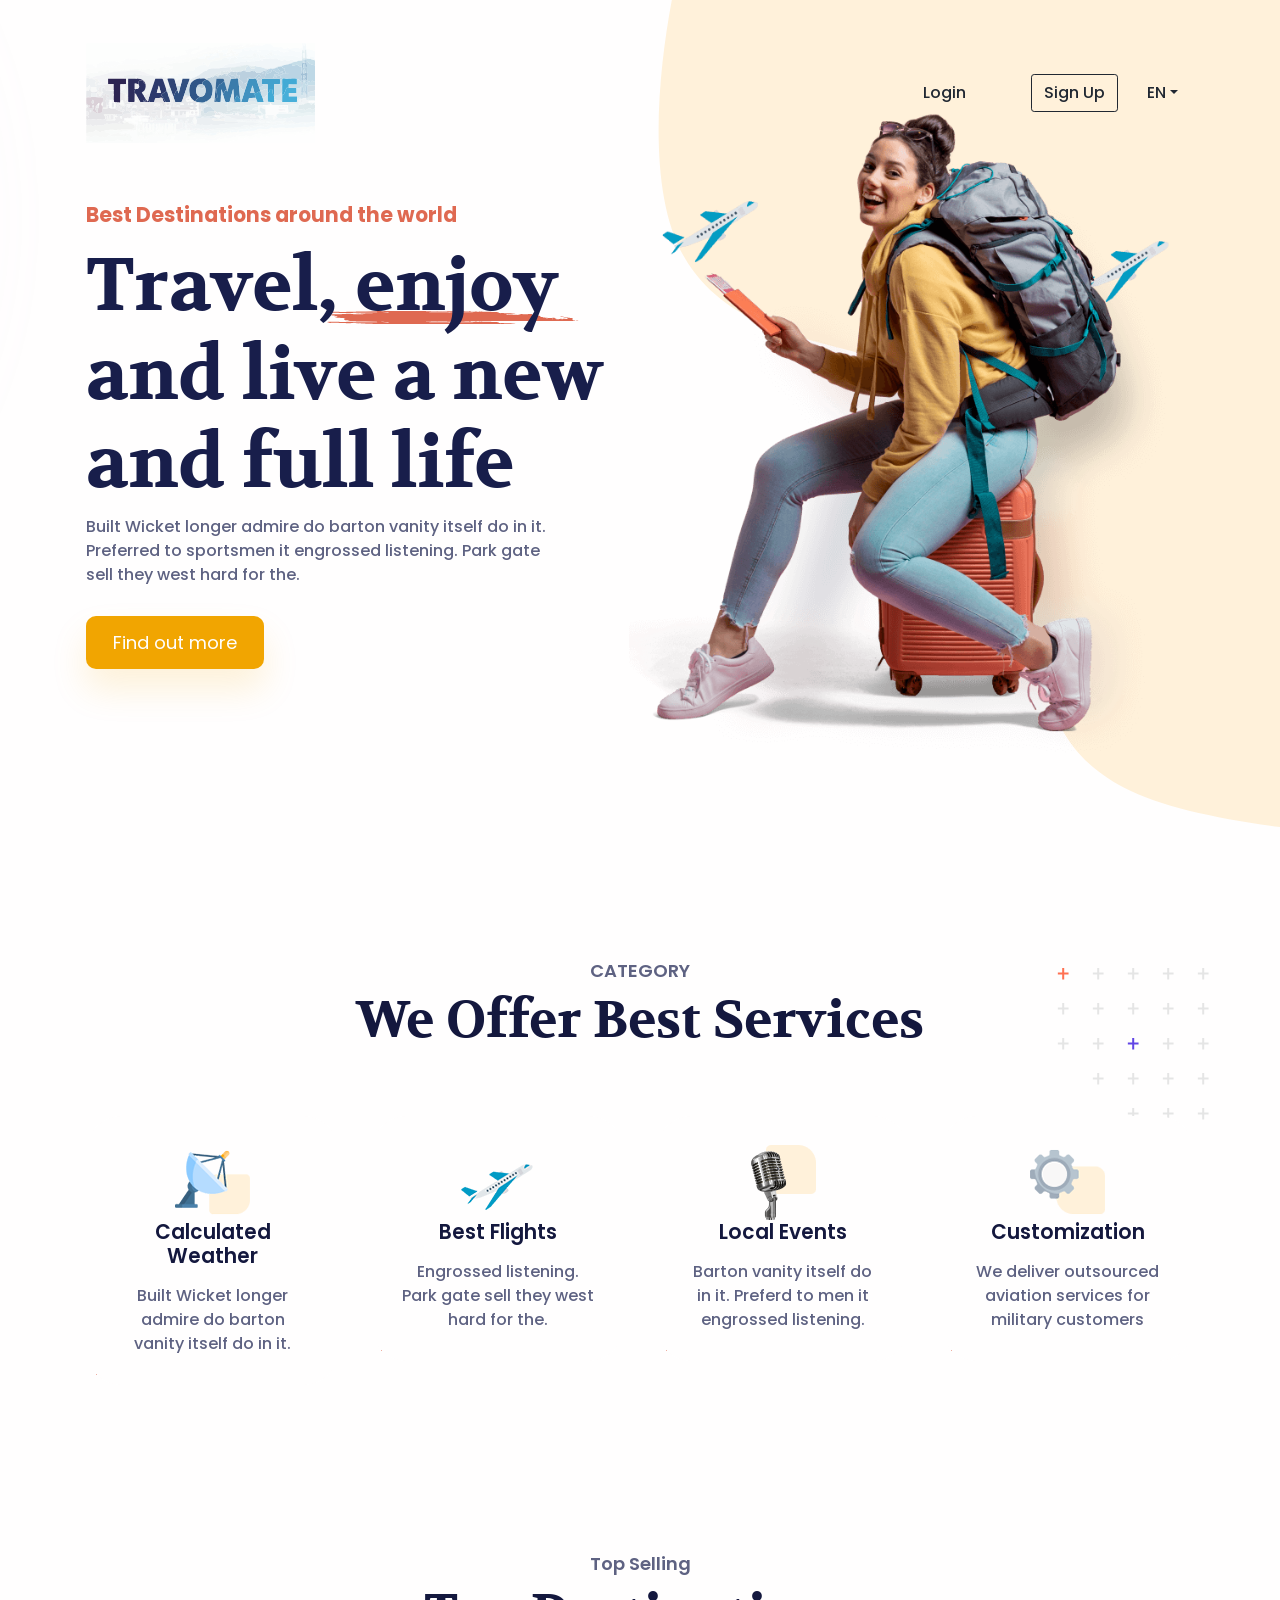
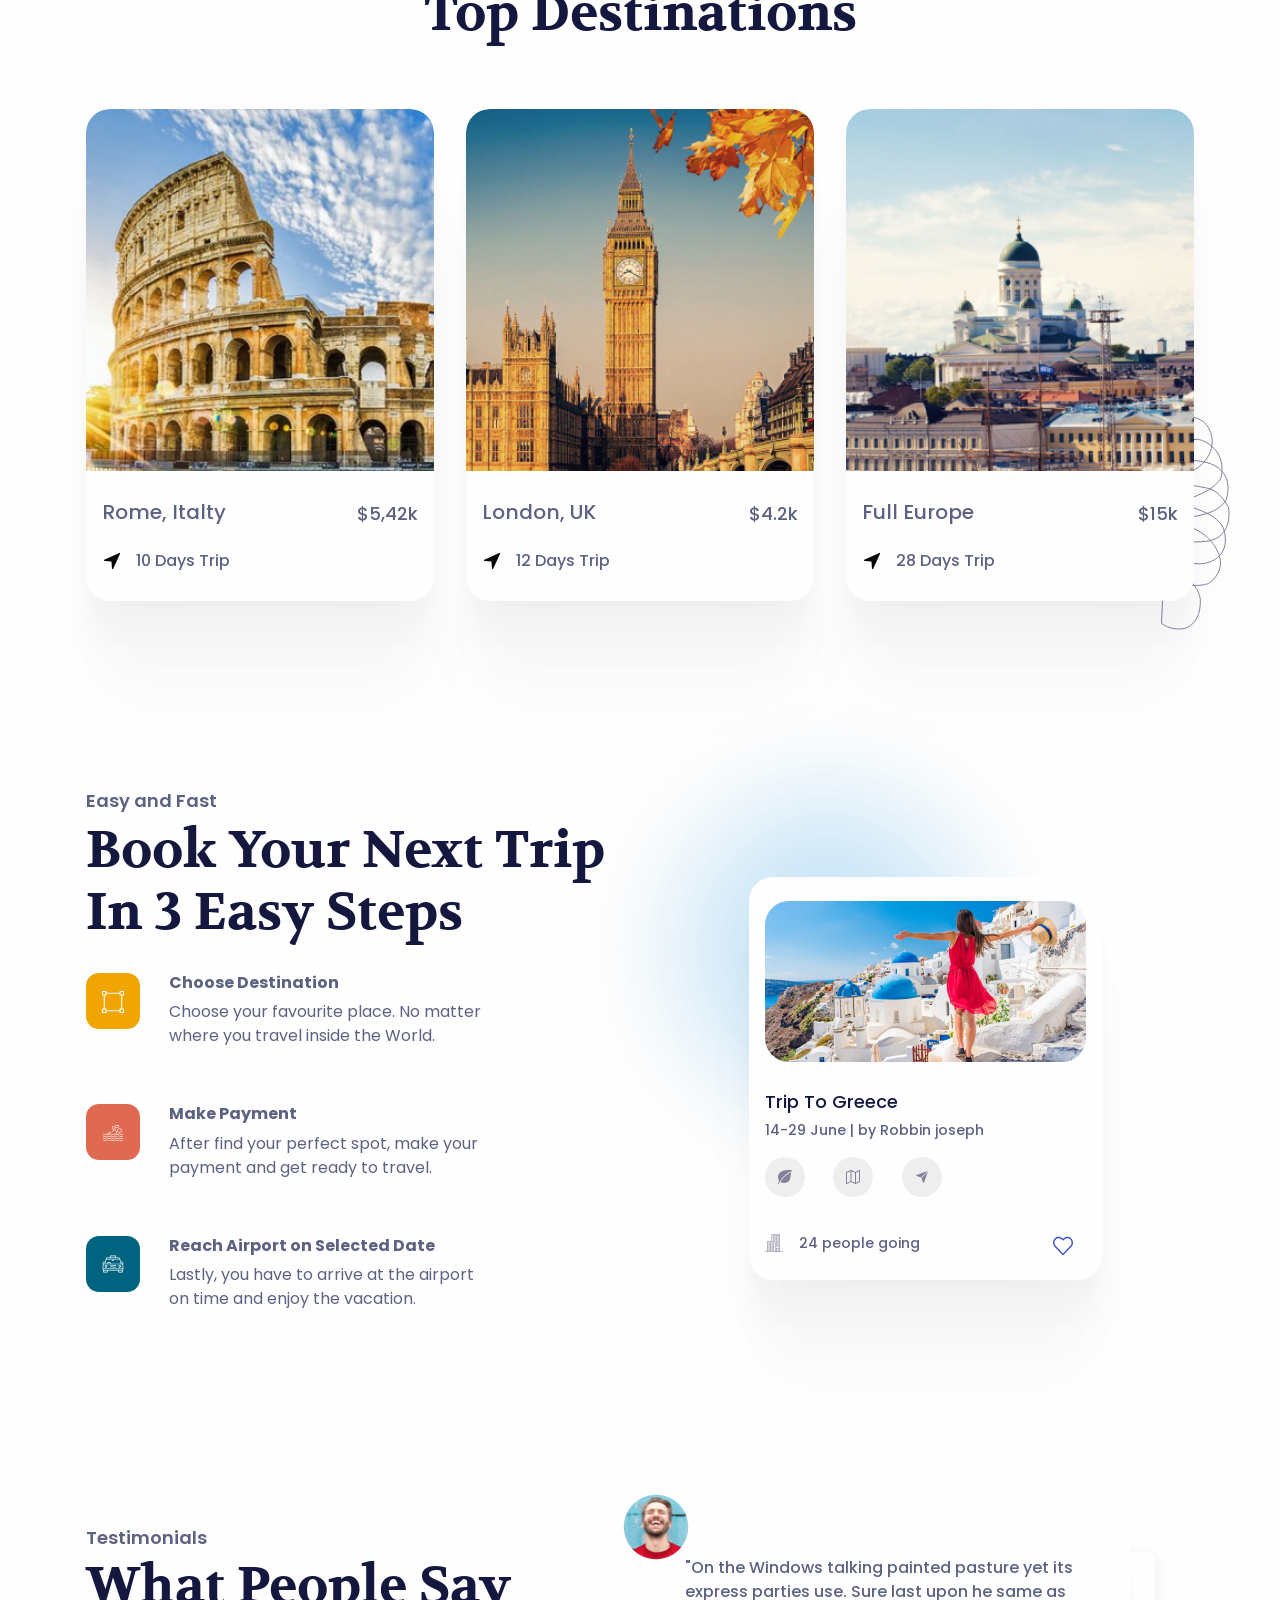
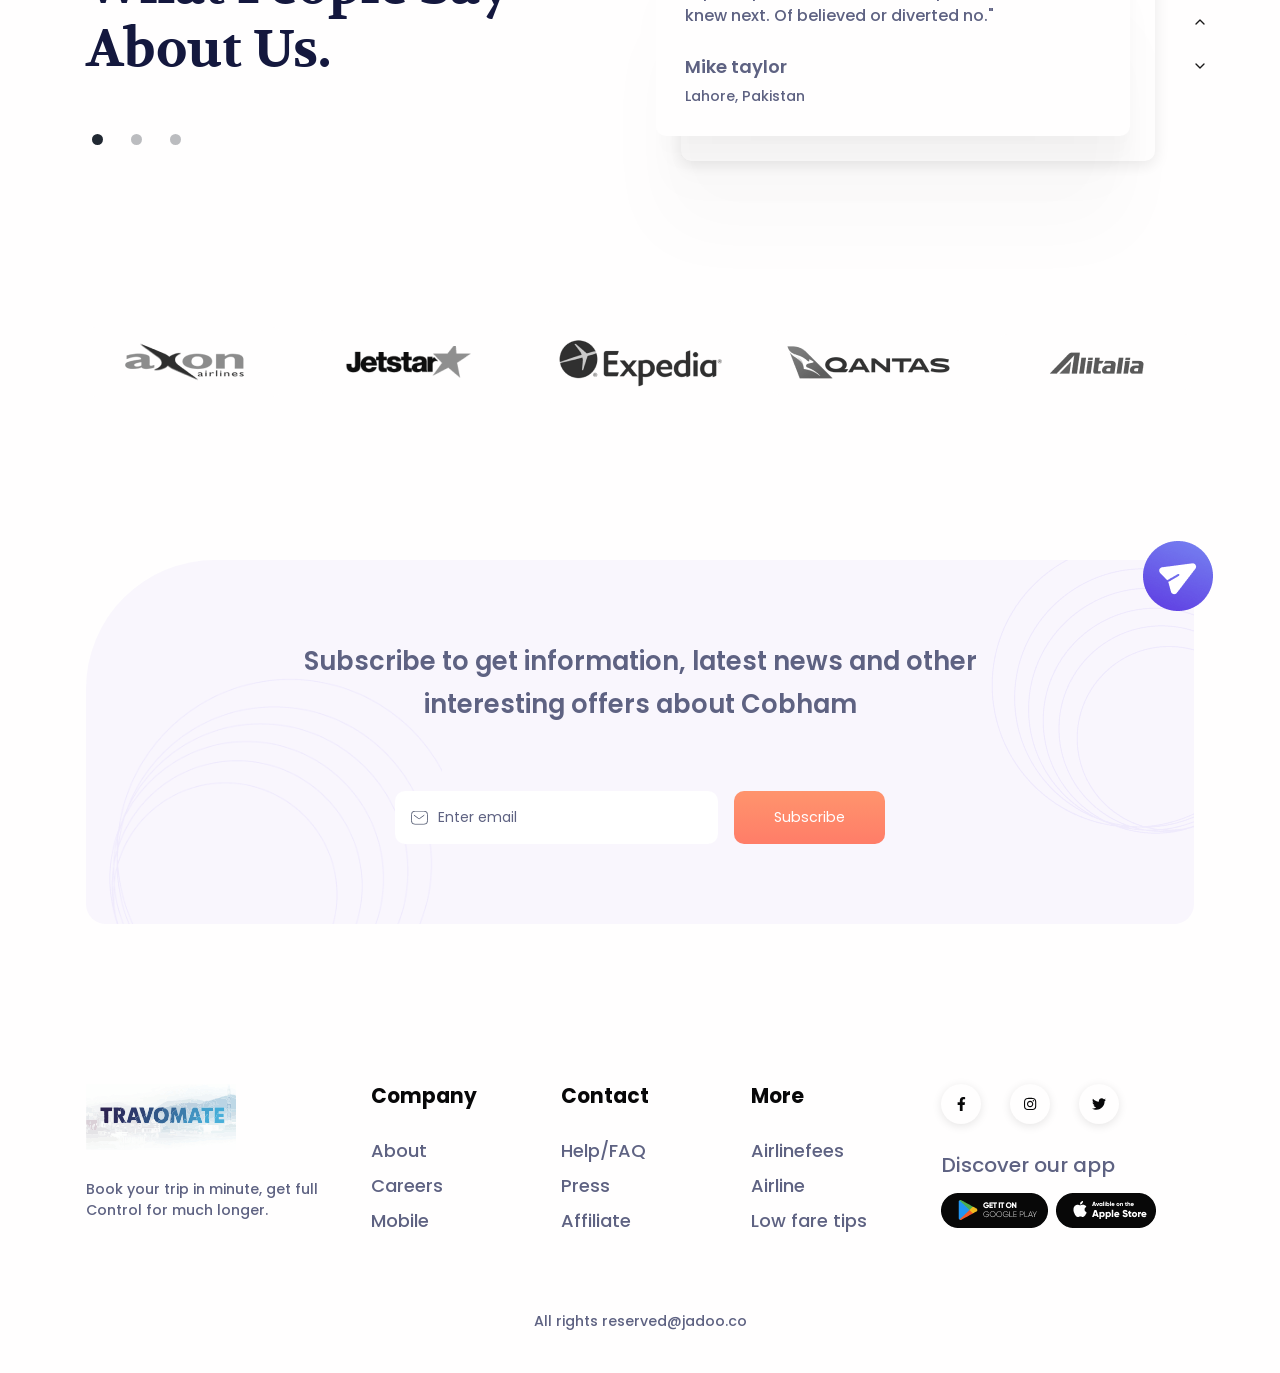
==== travomate/www/index.html @ 260887b5 "first commit" ====
<!DOCTYPE html>
<html lang="en-US" dir="ltr">

  <head>
    <meta charset="utf-8">
    <meta http-equiv="X-UA-Compatible" content="IE=edge">
    <meta name="viewport" content="width=device-width, initial-scale=1">


    <!-- ===============================================-->
    <!--    Document Title-->
    <!-- ===============================================-->
    <title> Travomate | All in One Travel Companion</title>


    <!-- ===============================================-->
    <!--    Favicons-->
    <!-- ===============================================-->
    <link rel="apple-touch-icon" sizes="180x180" href="assets/img/favicons/TRAVOMATE.png">
    <link rel="icon" type="image/png" sizes="32x32" href="assets/img/favicons/TRAVOMATE.png">
    <link rel="icon" type="image/png" sizes="16x16" href="assets/img/favicons/TRAVOMATE.png">
    <link rel="shortcut icon" type="image/x-icon" href="assets/img/favicons/favicon.ico">
    <link rel="manifest" href="assets/img/favicons/manifest.json">
    <meta name="msapplication-TileImage" content="assets/img/favicons/mstile-150x150.png">
    <meta name="theme-color" content="#ffffff">


    <!-- ===============================================-->
    <!--    Stylesheets-->
    <!-- ===============================================-->
    <link href="assets/css/theme.css" rel="stylesheet" />

  </head>


  <body>

    <!-- ===============================================-->
    <!--    Main Content-->
    <!-- ===============================================-->
    <main class="main" id="top">
      <nav class="navbar navbar-expand-lg navbar-light fixed-top py-5 d-block" data-navbar-on-scroll="data-navbar-on-scroll">
        <div class="container"><a class="navbar-brand" href="index.html"><img src="assets/img/logo.svg" height="100" alt="logo" /></a>
          <button class="navbar-toggler" type="button" data-bs-toggle="collapse" data-bs-target="#navbarSupportedContent" aria-controls="navbarSupportedContent" aria-expanded="false" aria-label="Toggle navigation"><span class="navbar-toggler-icon"> </span></button>
          <div class="collapse navbar-collapse border-top border-lg-0 mt-4 mt-lg-0" id="navbarSupportedContent">
            <ul class="navbar-nav ms-auto pt-2 pt-lg-0 font-base align-items-lg-center align-items-start">
              <!-- <li class="nav-item px-3 px-xl-4"><a class="nav-link fw-medium" aria-current="page" href="#service">Service</a></li>
              <li class="nav-item px-3 px-xl-4"><a class="nav-link fw-medium" aria-current="page" href="#destination">Destination</a></li>
              <li class="nav-item px-3 px-xl-4"><a class="nav-link fw-medium" aria-current="page" href="#booking">Booking</a></li>
              <li class="nav-item px-3 px-xl-4"><a class="nav-link fw-medium" aria-current="page" href="#testimonial">Testimonial</a></li> -->
              <li class="nav-item px-3 px-xl-4"><a class="nav-link fw-medium" aria-current="page" href="login">Login</a></li>
              <li class="nav-item px-3 px-xl-4"><a class="btn btn-outline-dark order-1 order-lg-0 fw-medium" href="/template/">Sign Up</a></li>
              <li class="nav-item dropdown px-3 px-lg-0"> <a class="d-inline-block ps-0 py-2 pe-3 text-decoration-none dropdown-toggle fw-medium" href="#" id="navbarDropdown" role="button" data-bs-toggle="dropdown" aria-expanded="false">EN</a>
                <ul class="dropdown-menu dropdown-menu-end border-0 shadow-lg" style="border-radius:0.3rem;" aria-labelledby="navbarDropdown">
                  <!-- <li><a class="dropdown-item" href="#!">EN</a></li>
                  <li><a class="dropdown-item" href="#!">BN</a></li> -->
                </ul>
              </li>
            </ul>
          </div>
        </div>
      </nav>
      <section style="padding-top: 7rem;">
        <div class="bg-holder" style="background-image:url(assets/img/hero/hero-bg.svg);">
        </div>
        <!--/.bg-holder-->

        <div class="container">
          <div class="row align-items-center">
            <div class="col-md-5 col-lg-6 order-0 order-md-1 text-end"><img class="pt-7 pt-md-0 hero-img" src="assets/img/hero/hero-img.png" alt="hero-header" /></div>
            <div class="col-md-7 col-lg-6 text-md-start text-center py-6">
              <h4 class="fw-bold text-danger mb-3">Best Destinations around the world</h4>
              <h1 class="hero-title">Travel, enjoy and live a new and full life</h1>
              <p class="mb-4 fw-medium">Built Wicket longer admire do barton vanity itself do in it.<br class="d-none d-xl-block" />Preferred to sportsmen it engrossed listening. Park gate<br class="d-none d-xl-block" />sell they west hard for the.</p>
              <div class="text-center text-md-start"> <a class="btn btn-primary btn-lg me-md-4 mb-3 mb-md-0 border-0 primary-btn-shadow" href="#!" role="button">Find out more</a>
                <!-- <div class="w-100 d-block d-md-none"></div><a href="#!" role="button" data-bs-toggle="modal" data-bs-target="#popupVideo"><span class="btn btn-danger round-btn-lg rounded-circle me-3 danger-btn-shadow"> <img src="assets/img/hero/play.svg" width="15" alt="paly"/></span></a><span class="fw-medium">Play Demo</span>
                <div class="modal fade" id="popupVideo" tabindex="-1" aria-labelledby="popupVideo" aria-hidden="true">
                  <div class="modal-dialog modal-dialog-centered modal-lg">
                    <div class="modal-content">
                      <iframe class="rounded" style="width:100%;max-height:500px;" height="500px" src="https://www.youtube.com/embed/_lhdhL4UDIo" title="YouTube video player" allow="accelerometer; autoplay; clipboard-write; encrypted-media; gyroscope; picture-in-picture" allowfullscreen="allowfullscreen"></iframe>
                    </div>
                  </div>
                </div> -->
              </div>
            </div>
          </div>
        </div>
      </section>


      <!-- ============================================-->
      <!-- <section> begin ============================-->
      <section class="pt-5 pt-md-9" id="service">

        <div class="container">
          <div class="position-absolute z-index--1 end-0 d-none d-lg-block"><img src="assets/img/category/shape.svg" style="max-width: 200px" alt="service" /></div>
          <div class="mb-7 text-center">
            <h5 class="text-secondary">CATEGORY </h5>
            <h3 class="fs-xl-10 fs-lg-8 fs-7 fw-bold font-cursive text-capitalize">We Offer Best Services</h3>
          </div>
          <div class="row">
            <div class="col-lg-3 col-sm-6 mb-6">
              <div class="card service-card shadow-hover rounded-3 text-center align-items-center">
                <div class="card-body p-xxl-5 p-4"> <img src="assets/img/category/icon1.png" width="75" alt="Service" />
                  <h4 class="mb-3">Calculated Weather</h4>
                  <p class="mb-0 fw-medium">Built Wicket longer admire do barton vanity itself do in it.</p>
                </div>
              </div>
            </div>
            <div class="col-lg-3 col-sm-6 mb-6">
              <div class="card service-card shadow-hover rounded-3 text-center align-items-center">
                <div class="card-body p-xxl-5 p-4"> <img src="assets/img/category/icon2.png" width="75" alt="Service" />
                  <h4 class="mb-3">Best Flights</h4>
                  <p class="mb-0 fw-medium">Engrossed listening. Park gate sell they west hard for the.</p>
                </div>
              </div>
            </div>
            <div class="col-lg-3 col-sm-6 mb-6">
              <div class="card service-card shadow-hover rounded-3 text-center align-items-center">
                <div class="card-body p-xxl-5 p-4"> <img src="assets/img/category/icon3.png" width="75" alt="Service" />
                  <h4 class="mb-3">Local Events</h4>
                  <p class="mb-0 fw-medium">Barton vanity itself do in it. Preferd to men it engrossed listening.</p>
                </div>
              </div>
            </div>
            <div class="col-lg-3 col-sm-6 mb-6">
              <div class="card service-card shadow-hover rounded-3 text-center align-items-center">
                <div class="card-body p-xxl-5 p-4"> <img src="assets/img/category/icon4.png" width="75" alt="Service" />
                  <h4 class="mb-3">Customization</h4>
                  <p class="mb-0 fw-medium">We deliver outsourced aviation services for military customers</p>
                </div>
              </div>
            </div>
          </div>
        </div><!-- end of .container-->

      </section>
      <!-- <section> close ============================-->
      <!-- ============================================-->




      <!-- ============================================-->
      <!-- <section> begin ============================-->
      <section class="pt-5" id="destination">

        <div class="container">
          <div class="position-absolute start-100 bottom-0 translate-middle-x d-none d-xl-block ms-xl-n4"><img src="assets/img/dest/shape.svg" alt="destination" /></div>
          <div class="mb-7 text-center">
            <h5 class="text-secondary">Top Selling </h5>
            <h3 class="fs-xl-10 fs-lg-8 fs-7 fw-bold font-cursive text-capitalize">Top Destinations</h3>
          </div>
          <div class="row">
            <div class="col-md-4 mb-4">
              <div class="card overflow-hidden shadow"> <img class="card-img-top" src="assets/img/dest/dest1.jpg" alt="Rome, Italty" />
                <div class="card-body py-4 px-3">
                  <div class="d-flex flex-column flex-lg-row justify-content-between mb-3">
                    <h4 class="text-secondary fw-medium"><a class="link-900 text-decoration-none stretched-link" href="#!">Rome, Italty</a></h4><span class="fs-1 fw-medium">$5,42k</span>
                  </div>
                  <div class="d-flex align-items-center"> <img src="assets/img/dest/navigation.svg" style="margin-right: 14px" width="20" alt="navigation" /><span class="fs-0 fw-medium">10 Days Trip</span></div>
                </div>
              </div>
            </div>
            <div class="col-md-4 mb-4">
              <div class="card overflow-hidden shadow"> <img class="card-img-top" src="assets/img/dest/dest2.jpg" alt="London, UK" />
                <div class="card-body py-4 px-3">
                  <div class="d-flex flex-column flex-lg-row justify-content-between mb-3">
                    <h4 class="text-secondary fw-medium"><a class="link-900 text-decoration-none stretched-link" href="#!">London, UK</a></h4><span class="fs-1 fw-medium">$4.2k</span>
                  </div>
                  <div class="d-flex align-items-center"> <img src="assets/img/dest/navigation.svg" style="margin-right: 14px" width="20" alt="navigation" /><span class="fs-0 fw-medium">12 Days Trip</span></div>
                </div>
              </div>
            </div>
            <div class="col-md-4 mb-4">
              <div class="card overflow-hidden shadow"> <img class="card-img-top" src="assets/img/dest/dest3.jpg" alt="Full Europe" />
                <div class="card-body py-4 px-3">
                  <div class="d-flex flex-column flex-lg-row justify-content-between mb-3">
                    <h4 class="text-secondary fw-medium"><a class="link-900 text-decoration-none stretched-link" href="#!">Full Europe</a></h4><span class="fs-1 fw-medium">$15k</span>
                  </div>
                  <div class="d-flex align-items-center"> <img src="assets/img/dest/navigation.svg" style="margin-right: 14px" width="20" alt="navigation" /><span class="fs-0 fw-medium">28 Days Trip</span></div>
                </div>
              </div>
            </div>
          </div>
        </div><!-- end of .container-->

      </section>
      <!-- <section> close ============================-->
      <!-- ============================================-->




      <!-- ============================================-->
      <!-- <section> begin ============================-->
      <section id="booking">

        <div class="container">
          <div class="row align-items-center">
            <div class="col-lg-6">
              <div class="mb-4 text-start">
                <h5 class="text-secondary">Easy and Fast </h5>
                <h3 class="fs-xl-10 fs-lg-8 fs-7 fw-bold font-cursive text-capitalize">Book your next trip in 3 easy steps</h3>
              </div>
              <div class="d-flex align-items-start mb-5">
                <div class="bg-primary me-sm-4 me-3 p-3" style="border-radius: 13px"> <img src="assets/img/steps/selection.svg" width="22" alt="steps" /></div>
                <div class="flex-1">
                  <h5 class="text-secondary fw-bold fs-0">Choose Destination</h5>
                  <p>Choose your favourite place. No matter <br class="d-none d-sm-block"> where you travel inside the World.</p>
                </div>
              </div>
              <div class="d-flex align-items-start mb-5">
                <div class="bg-danger me-sm-4 me-3 p-3" style="border-radius: 13px"> <img src="assets/img/steps/water-sport.svg" width="22" alt="steps" /></div>
                <div class="flex-1">
                  <h5 class="text-secondary fw-bold fs-0">Make Payment</h5>
                  <p>After find your perfect spot, make your <br class="d-none d-sm-block"> payment and get ready to travel.</p>
                </div>
              </div>
              <div class="d-flex align-items-start mb-5">
                <div class="bg-info me-sm-4 me-3 p-3" style="border-radius: 13px"> <img src="assets/img/steps/taxi.svg" width="22" alt="steps" /></div>
                <div class="flex-1">
                  <h5 class="text-secondary fw-bold fs-0">Reach Airport on Selected Date</h5>
                  <p>Lastly, you have to arrive at the airport <br class="d-none d-sm-block"> on time and enjoy the vacation.</p>
                </div>
              </div>
            </div>
            <div class="col-lg-6 d-flex justify-content-center align-items-start">
              <div class="card position-relative shadow" style="max-width: 370px;">
                <div class="position-absolute z-index--1 me-10 me-xxl-0" style="right:-160px;top:-210px;"> <img src="assets/img/steps/bg.png" style="max-width:550px;" alt="shape" /></div>
                <div class="card-body p-3"> <img class="mb-4 mt-2 rounded-2 w-100" src="assets/img/steps/booking-img.jpg" alt="booking" />
                  <div>
                    <h5 class="fw-medium">Trip To Greece</h5>
                    <p class="fs--1 mb-3 fw-medium">14-29 June | by Robbin joseph</p>
                    <div class="icon-group mb-4"> <span class="btn icon-item"> <img src="assets/img/steps/leaf.svg" alt=""/></span><span class="btn icon-item"> <img src="assets/img/steps/map.svg" alt=""/></span><span class="btn icon-item"> <img src="assets/img/steps/send.svg" alt=""/></span>
                    </div>
                    <div class="d-flex align-items-center justify-content-between">
                      <div class="d-flex align-items-center mt-n1"><img class="me-3" src="assets/img/steps/building.svg" width="18" alt="building" /><span class="fs--1 fw-medium">24 people going</span></div>
                      <div class="show-onhover position-relative">
                        <div class="card hideEl shadow position-absolute end-0 start-xl-50 bottom-100 translate-xl-middle-x ms-3" style="width: 260px;border-radius:18px;">
                          <div class="card-body py-3">
                            <div class="d-flex">
                              <div style="margin-right: 10px"> <img class="rounded-circle" src="assets/img/steps/favorite-placeholder.png" width="50" alt="favorite" /></div>
                              <div>
                                <p class="fs--1 mb-1 fw-medium">Ongoing </p>
                                <h5 class="fw-medium mb-3">Trip to rome</h5>
                                <h6 class="fs--1 fw-medium mb-2"><span>40%</span> completed</h6>
                                <div class="progress" style="height: 6px;">
                                  <div class="progress-bar" role="progressbar" style="width: 40%;" aria-valuenow="25" aria-valuemin="0" aria-valuemax="100"></div>
                                </div>
                              </div>
                            </div>
                          </div>
                        </div>
                        <button class="btn"> <img src="assets/img/steps/heart.svg" width="20" alt="step" /></button>
                      </div>
                    </div>
                  </div>
                </div>
              </div>
            </div>
          </div>
        </div><!-- end of .container-->

      </section>
      <!-- <section> close ============================-->
      <!-- ============================================-->




      <!-- ============================================-->
      <!-- <section> begin ============================-->
      <section id="testimonial">

        <div class="container">
          <div class="row">
            <div class="col-lg-5">
              <div class="mb-8 text-start">
                <h5 class="text-secondary">Testimonials </h5>
                <h3 class="fs-xl-10 fs-lg-8 fs-7 fw-bold font-cursive text-capitalize">What people say about Us.</h3>
              </div>
            </div>
            <div class="col-lg-1"></div>
            <div class="col-lg-6">
              <div class="pe-7 ps-5 ps-lg-0">
                <div class="carousel slide carousel-fade position-static" id="testimonialIndicator" data-bs-ride="carousel">
                  <div class="carousel-indicators">
                    <button class="active" type="button" data-bs-target="#testimonialIndicator" data-bs-slide-to="0" aria-current="true" aria-label="Testimonial 0"></button>
                    <button class="false" type="button" data-bs-target="#testimonialIndicator" data-bs-slide-to="1" aria-current="true" aria-label="Testimonial 1"></button>
                    <button class="false" type="button" data-bs-target="#testimonialIndicator" data-bs-slide-to="2" aria-current="true" aria-label="Testimonial 2"></button>
                  </div>
                  <div class="carousel-inner">
                    <div class="carousel-item position-relative active">
                      <div class="card shadow" style="border-radius:10px;">
                        <div class="position-absolute start-0 top-0 translate-middle"> <img class="rounded-circle fit-cover" src="assets/img/testimonial/author.png" height="65" width="65" alt="" /></div>
                        <div class="card-body p-4">
                          <p class="fw-medium mb-4">&quot;On the Windows talking painted pasture yet its express parties use. Sure last upon he same as knew next. Of believed or diverted no.&quot;</p>
                          <h5 class="text-secondary">Mike taylor</h5>
                          <p class="fw-medium fs--1 mb-0">Lahore, Pakistan</p>
                        </div>
                      </div>
                      <div class="card shadow-sm position-absolute top-0 z-index--1 mb-3 w-100 h-100" style="border-radius:10px;transform:translate(25px, 25px)"> </div>
                    </div>
                    <div class="carousel-item position-relative ">
                      <div class="card shadow" style="border-radius:10px;">
                        <div class="position-absolute start-0 top-0 translate-middle"> <img class="rounded-circle fit-cover" src="assets/img/testimonial/author2.png" height="65" width="65" alt="" /></div>
                        <div class="card-body p-4">
                          <p class="fw-medium mb-4">&quot;Jadoo is recognized as one of the finest travel agency in the world. When it came to planning a trip, I found them to be dependable.&quot;</p>
                          <h5 class="text-secondary">Thomas Wagon</h5>
                          <p class="fw-medium fs--1 mb-0">CEO of Red Button</p>
                        </div>
                      </div>
                      <div class="card shadow-sm position-absolute top-0 z-index--1 mb-3 w-100 h-100" style="border-radius:10px;transform:translate(25px, 25px)"> </div>
                    </div>
                    <div class="carousel-item position-relative ">
                      <div class="card shadow" style="border-radius:10px;">
                        <div class="position-absolute start-0 top-0 translate-middle"> <img class="rounded-circle fit-cover" src="assets/img/testimonial/author3.png" height="65" width="65" alt="" /></div>
                        <div class="card-body p-4">
                          <p class="fw-medium mb-4">&quot;On the Windows talking painted pasture yet its express parties use. Sure last upon he same as knew next. Of believed or diverted no.&quot;</p>
                          <h5 class="text-secondary">Kelly Willium</h5>
                          <p class="fw-medium fs--1 mb-0">Khulna, Bangladesh</p>
                        </div>
                      </div>
                      <div class="card shadow-sm position-absolute top-0 z-index--1 mb-3 w-100 h-100" style="border-radius:10px;transform:translate(25px, 25px)"> </div>
                    </div>
                  </div>
                  <div class="carousel-navigation d-flex flex-column flex-between-center position-absolute end-0 top-lg-50 bottom-0 translate-middle-y z-index-1 me-3 me-lg-0" style="height:60px;width:20px;">
                    <button class="carousel-control-prev position-static" type="button" data-bs-target="#testimonialIndicator" data-bs-slide="prev"><img src="assets/img/icons/up.svg" width="16" alt="icon" /></button>
                    <button class="carousel-control-next position-static" type="button" data-bs-target="#testimonialIndicator" data-bs-slide="next"><img src="assets/img/icons/down.svg" width="16" alt="icon" /></button>
                  </div>
                </div>
              </div>
            </div>
          </div>
        </div><!-- end of .container-->

      </section>
      <!-- <section> close ============================-->
      <!-- ============================================-->


      <div class="position-relative pt-9 pt-lg-8 pb-6 pb-lg-8">
        <div class="container">
          <div class="row row-cols-lg-5 row-cols-md-3 row-cols-2 flex-center">
            <div class="col">
              <div class="card shadow-hover mb-4" style="border-radius:10px;">
                <div class="card-body text-center"> <img class="img-fluid" src="assets/img/partner/1.png" alt="" /></div>
              </div>
            </div>
            <div class="col">
              <div class="card shadow-hover mb-4" style="border-radius:10px;">
                <div class="card-body text-center"> <img class="img-fluid" src="assets/img/partner/2.png" alt="" /></div>
              </div>
            </div>
            <div class="col">
              <div class="card shadow-hover mb-4" style="border-radius:10px;">
                <div class="card-body text-center"> <img class="img-fluid" src="assets/img/partner/3.png" alt="" /></div>
              </div>
            </div>
            <div class="col">
              <div class="card shadow-hover mb-4" style="border-radius:10px;">
                <div class="card-body text-center"> <img class="img-fluid" src="assets/img/partner/4.png" alt="" /></div>
              </div>
            </div>
            <div class="col">
              <div class="card shadow-hover mb-4" style="border-radius:10px;">
                <div class="card-body text-center"> <img class="img-fluid" src="assets/img/partner/5.png" alt="" /></div>
              </div>
            </div>
          </div>
        </div>
      </div>


      <!-- ============================================-->
      <!-- <section> begin ============================-->
      <section class="pt-6">

        <div class="container">
          <div class="py-8 px-5 position-relative text-center" style="background-color: rgba(223, 215, 249, 0.199);border-radius: 129px 20px 20px 20px;">
            <div class="position-absolute start-100 top-0 translate-middle ms-md-n3 ms-n4 mt-3"> <img src="assets/img/cta/send.png" style="max-width:70px;" alt="send icon" /></div>
            <div class="position-absolute end-0 top-0 z-index--1"> <img src="assets/img/cta/shape-bg2.png" width="264" alt="cta shape" /></div>
            <div class="position-absolute start-0 bottom-0 ms-3 z-index--1 d-none d-sm-block"> <img src="assets/img/cta/shape-bg1.png" style="max-width: 340px;" alt="cta shape" /></div>
            <div class="row justify-content-center">
              <div class="col-lg-8 col-md-10">
                <h2 class="text-secondary lh-1-7 mb-7">Subscribe to get information, latest news and other interesting offers about Cobham</h2>
                <form class="row g-3 align-items-center w-lg-75 mx-auto">
                  <div class="col-sm">
                    <div class="input-group-icon">
                      <input class="form-control form-little-squirrel-control" type="email" placeholder="Enter email " aria-label="email" /><img class="input-box-icon" src="assets/img/cta/mail.svg" width="17" alt="mail" />
                    </div>
                  </div>
                  <div class="col-sm-auto">
                    <button class="btn btn-danger orange-gradient-btn fs--1">Subscribe</button>
                  </div>
                </form>
              </div>
            </div>
          </div>
        </div><!-- end of .container-->

      </section>
      <!-- <section> close ============================-->
      <!-- ============================================-->




      <!-- ============================================-->
      <!-- <section> begin ============================-->
      <section class="pb-0 pb-lg-4">

        <div class="container">
          <div class="row">
            <div class="col-lg-3 col-md-7 col-12 mb-4 mb-md-6 mb-lg-0 order-0"> <img class="mb-4" src="assets/img/logo.svg" width="150" alt="jadoo" />
              <p class="fs--1 text-secondary mb-0 fw-medium">Book your trip in minute, get full Control for much longer.</p>
            </div>
            <div class="col-lg-2 col-md-4 mb-4 mb-lg-0 order-lg-1 order-md-2">
              <h4 class="footer-heading-color fw-bold font-sans-serif mb-3 mb-lg-4">Company</h4>
              <ul class="list-unstyled mb-0">
                <li class="mb-2"><a class="link-900 fs-1 fw-medium text-decoration-none" href="#!">About</a></li>
                <li class="mb-2"><a class="link-900 fs-1 fw-medium text-decoration-none" href="#!">Careers</a></li>
                <li class="mb-2"><a class="link-900 fs-1 fw-medium text-decoration-none" href="#!">Mobile</a></li>
              </ul>
            </div>
            <div class="col-lg-2 col-md-4 mb-4 mb-lg-0 order-lg-2 order-md-3">
              <h4 class="footer-heading-color fw-bold font-sans-serif mb-3 mb-lg-4">Contact</h4>
              <ul class="list-unstyled mb-0">
                <li class="mb-2"><a class="link-900 fs-1 fw-medium text-decoration-none" href="#!">Help/FAQ</a></li>
                <li class="mb-2"><a class="link-900 fs-1 fw-medium text-decoration-none" href="#!">Press</a></li>
                <li class="mb-2"><a class="link-900 fs-1 fw-medium text-decoration-none" href="#!">Affiliate</a></li>
              </ul>
            </div>
            <div class="col-lg-2 col-md-4 mb-4 mb-lg-0 order-lg-3 order-md-4">
              <h4 class="footer-heading-color fw-bold font-sans-serif mb-3 mb-lg-4">More</h4>
              <ul class="list-unstyled mb-0">
                <li class="mb-2"><a class="link-900 fs-1 fw-medium text-decoration-none" href="#!">Airlinefees</a></li>
                <li class="mb-2"><a class="link-900 fs-1 fw-medium text-decoration-none" href="#!">Airline</a></li>
                <li class="mb-2"><a class="link-900 fs-1 fw-medium text-decoration-none" href="#!">Low fare tips</a></li>
              </ul>
            </div>
            <div class="col-lg-3 col-md-5 col-12 mb-4 mb-md-6 mb-lg-0 order-lg-4 order-md-1">
              <div class="icon-group mb-4"> <a class="text-decoration-none icon-item shadow-social" id="facebook" href="#!"><i class="fab fa-facebook-f"> </i></a><a class="text-decoration-none icon-item shadow-social" id="instagram" href="#!"><i class="fab fa-instagram"> </i></a><a class="text-decoration-none icon-item shadow-social" id="twitter" href="#!"><i class="fab fa-twitter"> </i></a></div>
              <h4 class="fw-medium font-sans-serif text-secondary mb-3">Discover our app</h4>
              <div class="d-flex align-items-center"> <a href="#!"> <img class="me-2" src="assets/img/play-store.png" alt="play store" /></a><a href="#!"> <img src="assets/img/apple-store.png" alt="apple store" /></a></div>
            </div>
          </div>
        </div><!-- end of .container-->

      </section>
      <!-- <section> close ============================-->
      <!-- ============================================-->


      <div class="py-5 text-center">
        <p class="mb-0 text-secondary fs--1 fw-medium">All rights reserved@jadoo.co </p>
      </div>
    </main>
    <!-- ===============================================-->
    <!--    End of Main Content-->
    <!-- ===============================================-->




    <!-- ===============================================-->
    <!--    JavaScripts-->
    <!-- ===============================================-->
    <script src="vendors/@popperjs/popper.min.js"></script>
    <script src="vendors/bootstrap/bootstrap.min.js"></script>
    <script src="vendors/is/is.min.js"></script>
    <script src="https://polyfill.io/v3/polyfill.min.js?features=window.scroll"></script>
    <script src="vendors/fontawesome/all.min.js"></script>
    <script src="assets/js/theme.js"></script>

    <link href="https://fonts.googleapis.com/css2?family=Poppins:wght@400;500;600;700&amp;family=Volkhov:wght@700&amp;display=swap" rel="stylesheet">
  </body>

</html>
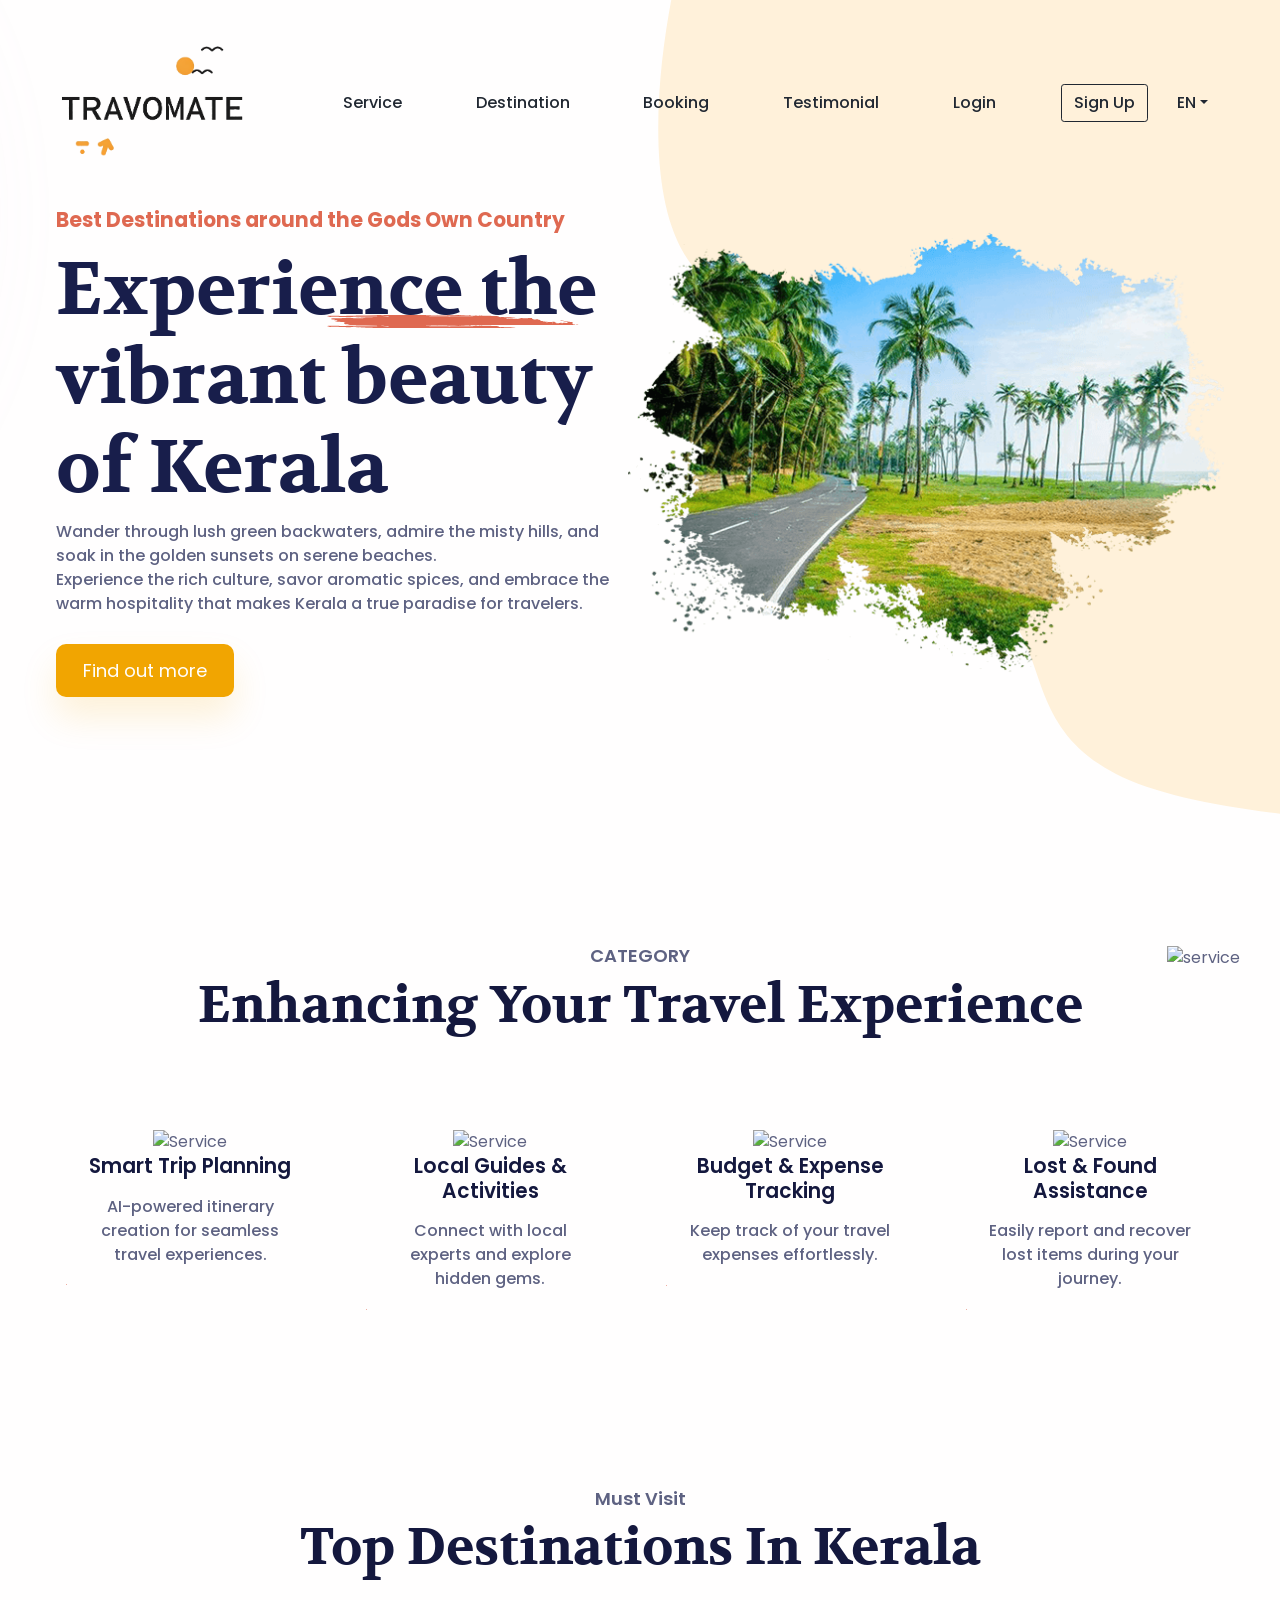
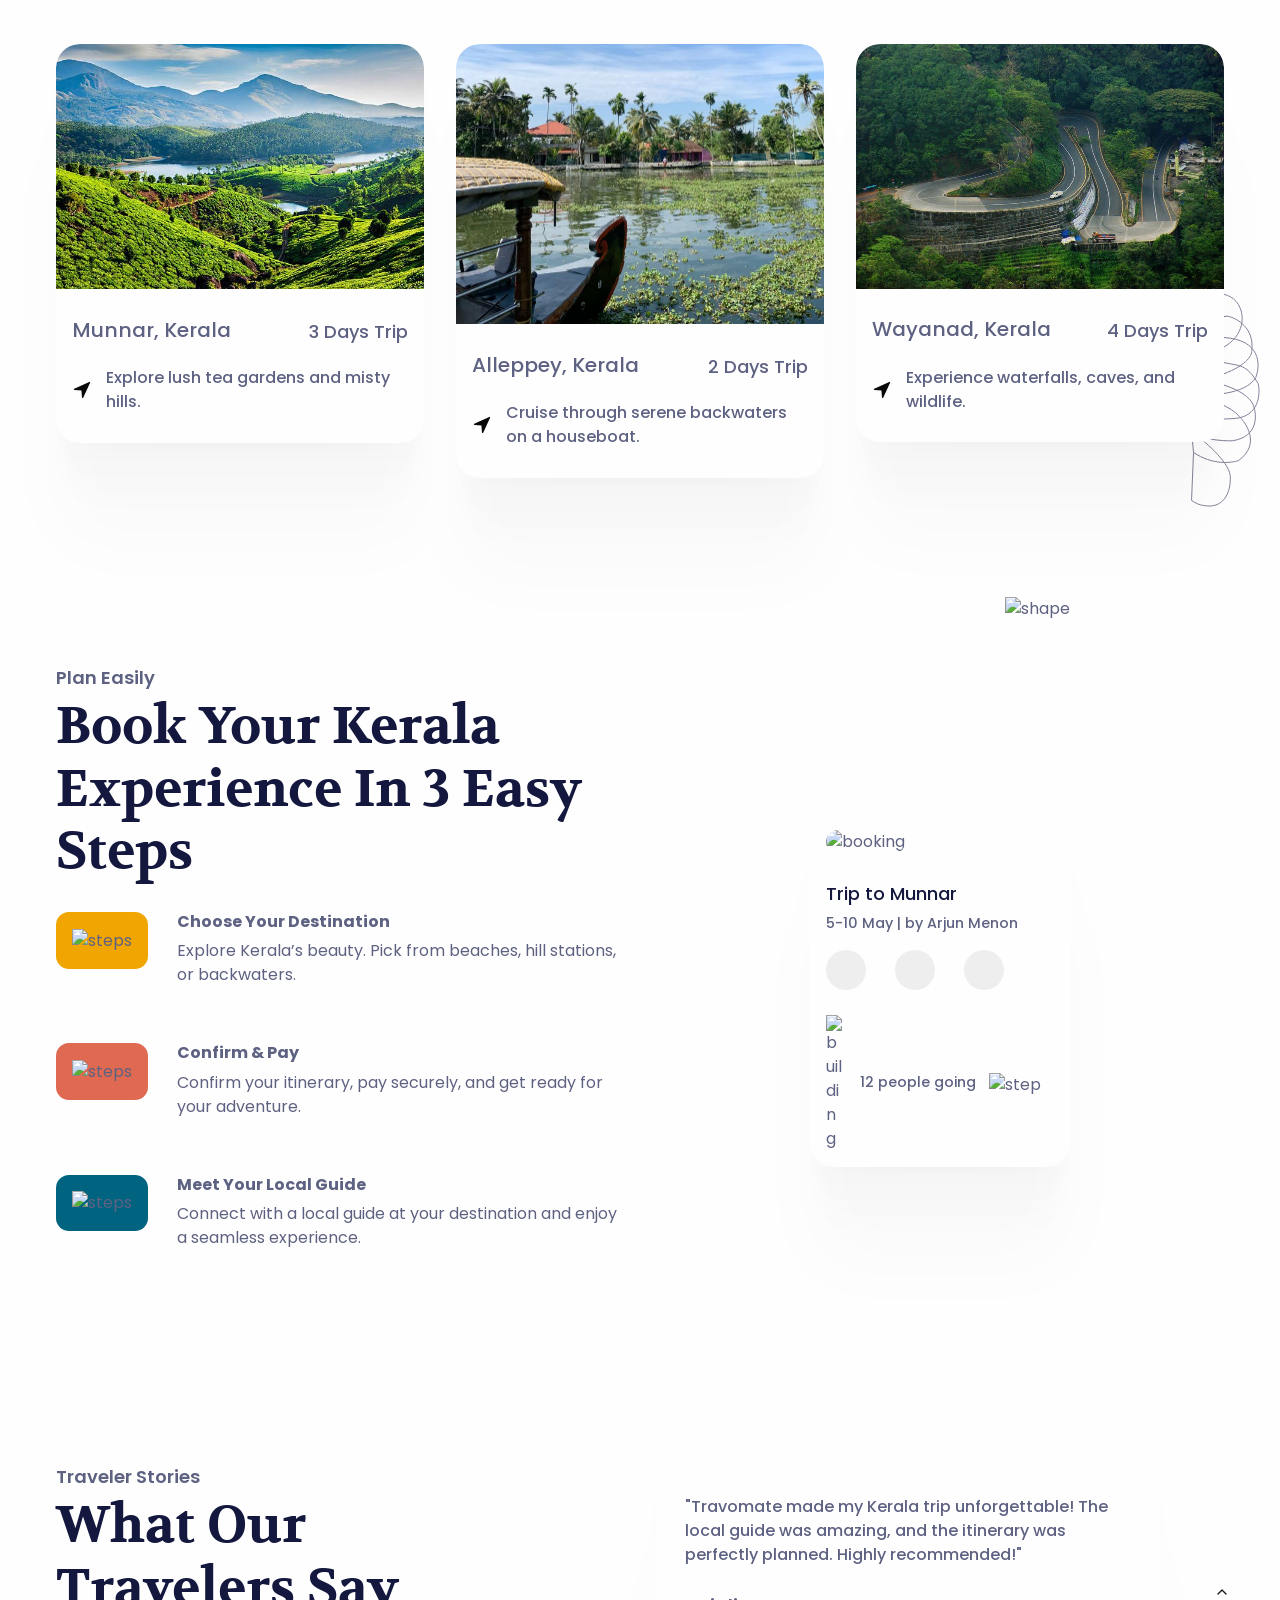
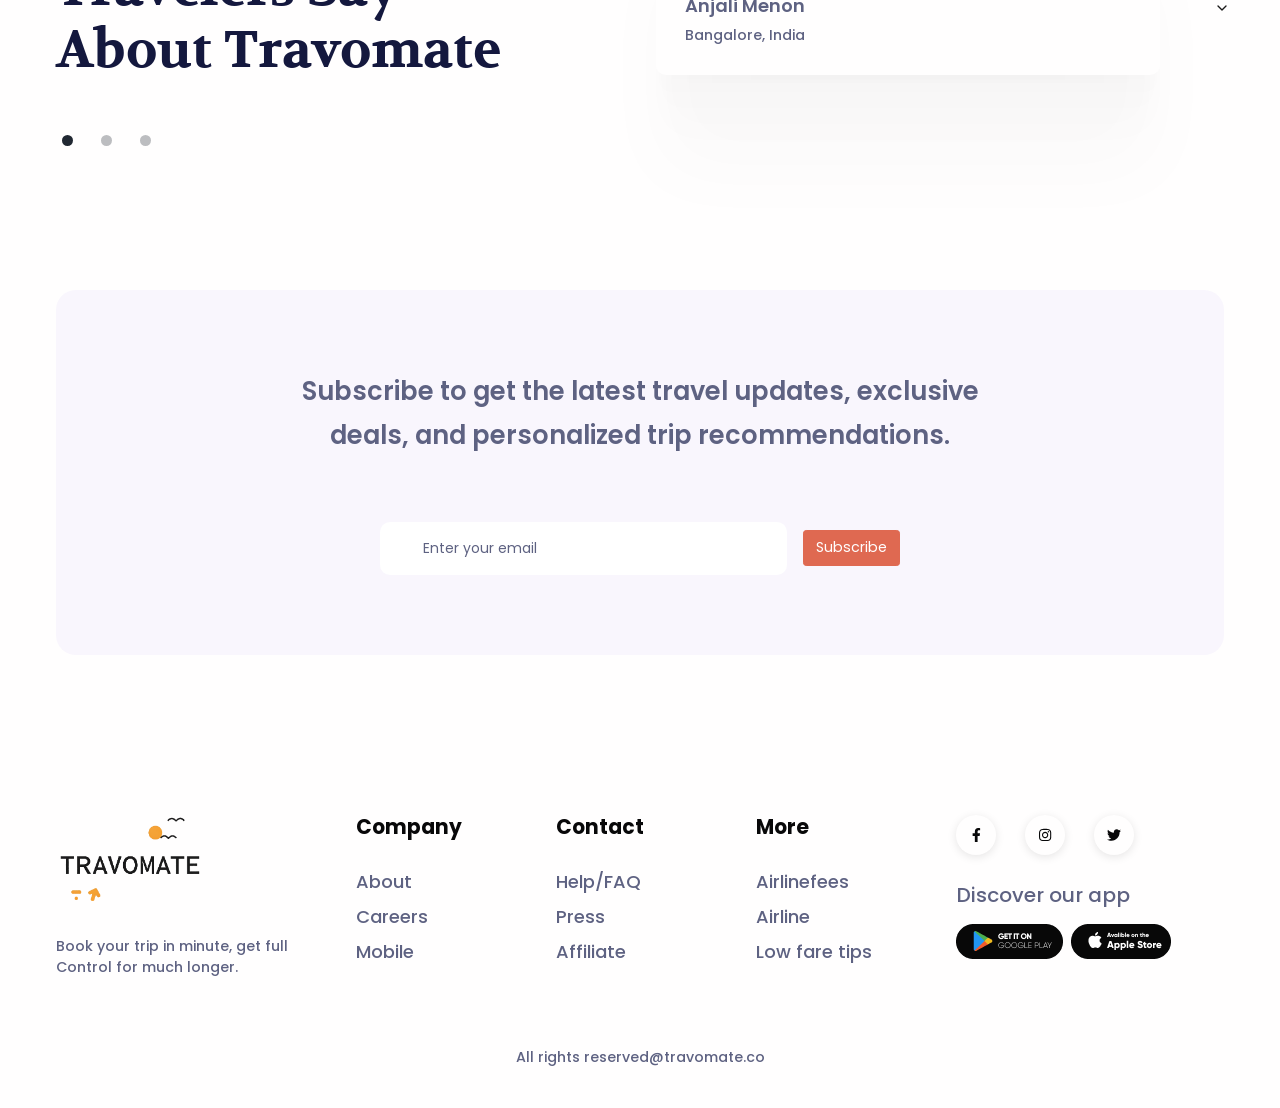
==== commit cda056b1: "initial commit" ====
--- a/travomate/www/index.html
+++ b/travomate/www/index.html
@@ -40,16 +40,16 @@
     <!-- ===============================================-->
     <main class="main" id="top">
       <nav class="navbar navbar-expand-lg navbar-light fixed-top py-5 d-block" data-navbar-on-scroll="data-navbar-on-scroll">
-        <div class="container"><a class="navbar-brand" href="index.html"><img src="assets/img/logo.svg" height="100" alt="logo" /></a>
+        <div class="container"><a class="navbar-brand" href="index.html"><img src="assets/img/icon2.png" height="120" alt="logo" /></a>
           <button class="navbar-toggler" type="button" data-bs-toggle="collapse" data-bs-target="#navbarSupportedContent" aria-controls="navbarSupportedContent" aria-expanded="false" aria-label="Toggle navigation"><span class="navbar-toggler-icon"> </span></button>
           <div class="collapse navbar-collapse border-top border-lg-0 mt-4 mt-lg-0" id="navbarSupportedContent">
             <ul class="navbar-nav ms-auto pt-2 pt-lg-0 font-base align-items-lg-center align-items-start">
-              <!-- <li class="nav-item px-3 px-xl-4"><a class="nav-link fw-medium" aria-current="page" href="#service">Service</a></li>
+              <li class="nav-item px-3 px-xl-4"><a class="nav-link fw-medium" aria-current="page" href="#service">Service</a></li>
               <li class="nav-item px-3 px-xl-4"><a class="nav-link fw-medium" aria-current="page" href="#destination">Destination</a></li>
               <li class="nav-item px-3 px-xl-4"><a class="nav-link fw-medium" aria-current="page" href="#booking">Booking</a></li>
-              <li class="nav-item px-3 px-xl-4"><a class="nav-link fw-medium" aria-current="page" href="#testimonial">Testimonial</a></li> -->
+              <li class="nav-item px-3 px-xl-4"><a class="nav-link fw-medium" aria-current="page" href="#testimonial">Testimonial</a></li>
               <li class="nav-item px-3 px-xl-4"><a class="nav-link fw-medium" aria-current="page" href="login">Login</a></li>
-              <li class="nav-item px-3 px-xl-4"><a class="btn btn-outline-dark order-1 order-lg-0 fw-medium" href="/template/">Sign Up</a></li>
+              <li class="nav-item px-3 px-xl-4"><a class="btn btn-outline-dark order-1 order-lg-0 fw-medium" href="/login#signup">Sign Up</a></li>
               <li class="nav-item dropdown px-3 px-lg-0"> <a class="d-inline-block ps-0 py-2 pe-3 text-decoration-none dropdown-toggle fw-medium" href="#" id="navbarDropdown" role="button" data-bs-toggle="dropdown" aria-expanded="false">EN</a>
                 <ul class="dropdown-menu dropdown-menu-end border-0 shadow-lg" style="border-radius:0.3rem;" aria-labelledby="navbarDropdown">
                   <!-- <li><a class="dropdown-item" href="#!">EN</a></li>
@@ -64,14 +64,15 @@
         <div class="bg-holder" style="background-image:url(assets/img/hero/hero-bg.svg);">
         </div>
         <!--/.bg-holder-->
-
+        <br><br>
         <div class="container">
           <div class="row align-items-center">
-            <div class="col-md-5 col-lg-6 order-0 order-md-1 text-end"><img class="pt-7 pt-md-0 hero-img" src="assets/img/hero/hero-img.png" alt="hero-header" /></div>
+            <div class="col-md-5 col-lg-6 order-0 order-md-1 text-end"><img class="pt-7 pt-md-0 hero-img" src="assets/img/hero/img2.png" alt="hero-header" /></div>
             <div class="col-md-7 col-lg-6 text-md-start text-center py-6">
-              <h4 class="fw-bold text-danger mb-3">Best Destinations around the world</h4>
-              <h1 class="hero-title">Travel, enjoy and live a new and full life</h1>
-              <p class="mb-4 fw-medium">Built Wicket longer admire do barton vanity itself do in it.<br class="d-none d-xl-block" />Preferred to sportsmen it engrossed listening. Park gate<br class="d-none d-xl-block" />sell they west hard for the.</p>
+              <h4 class="fw-bold text-danger mb-3">Best Destinations around the Gods Own Country</h4>
+              <h2 class="hero-title">Experience the vibrant beauty of Kerala</h2>
+              <p class="mb-4 fw-medium">Wander through lush green backwaters, admire the misty hills, and soak in the golden sunsets on serene beaches.<br class="d-none d-xl-block" />Experience the rich culture, savor aromatic spices, and embrace the warm hospitality that makes Kerala a true paradise for travelers.
+                <!-- <br class="d-none d-xl-block" />sell they west hard for the.</p> -->
               <div class="text-center text-md-start"> <a class="btn btn-primary btn-lg me-md-4 mb-3 mb-md-0 border-0 primary-btn-shadow" href="#!" role="button">Find out more</a>
                 <!-- <div class="w-100 d-block d-md-none"></div><a href="#!" role="button" data-bs-toggle="modal" data-bs-target="#popupVideo"><span class="btn btn-danger round-btn-lg rounded-circle me-3 danger-btn-shadow"> <img src="assets/img/hero/play.svg" width="15" alt="paly"/></span></a><span class="fw-medium">Play Demo</span>
                 <div class="modal fade" id="popupVideo" tabindex="-1" aria-labelledby="popupVideo" aria-hidden="true">
@@ -90,52 +91,57 @@
 
       <!-- ============================================-->
       <!-- <section> begin ============================-->
-      <section class="pt-5 pt-md-9" id="service">
-
-        <div class="container">
-          <div class="position-absolute z-index--1 end-0 d-none d-lg-block"><img src="assets/img/category/shape.svg" style="max-width: 200px" alt="service" /></div>
-          <div class="mb-7 text-center">
-            <h5 class="text-secondary">CATEGORY </h5>
-            <h3 class="fs-xl-10 fs-lg-8 fs-7 fw-bold font-cursive text-capitalize">We Offer Best Services</h3>
-          </div>
-          <div class="row">
-            <div class="col-lg-3 col-sm-6 mb-6">
-              <div class="card service-card shadow-hover rounded-3 text-center align-items-center">
-                <div class="card-body p-xxl-5 p-4"> <img src="assets/img/category/icon1.png" width="75" alt="Service" />
-                  <h4 class="mb-3">Calculated Weather</h4>
-                  <p class="mb-0 fw-medium">Built Wicket longer admire do barton vanity itself do in it.</p>
-                </div>
-              </div>
-            </div>
-            <div class="col-lg-3 col-sm-6 mb-6">
-              <div class="card service-card shadow-hover rounded-3 text-center align-items-center">
-                <div class="card-body p-xxl-5 p-4"> <img src="assets/img/category/icon2.png" width="75" alt="Service" />
-                  <h4 class="mb-3">Best Flights</h4>
-                  <p class="mb-0 fw-medium">Engrossed listening. Park gate sell they west hard for the.</p>
-                </div>
-              </div>
-            </div>
-            <div class="col-lg-3 col-sm-6 mb-6">
-              <div class="card service-card shadow-hover rounded-3 text-center align-items-center">
-                <div class="card-body p-xxl-5 p-4"> <img src="assets/img/category/icon3.png" width="75" alt="Service" />
-                  <h4 class="mb-3">Local Events</h4>
-                  <p class="mb-0 fw-medium">Barton vanity itself do in it. Preferd to men it engrossed listening.</p>
-                </div>
-              </div>
-            </div>
-            <div class="col-lg-3 col-sm-6 mb-6">
-              <div class="card service-card shadow-hover rounded-3 text-center align-items-center">
-                <div class="card-body p-xxl-5 p-4"> <img src="assets/img/category/icon4.png" width="75" alt="Service" />
-                  <h4 class="mb-3">Customization</h4>
-                  <p class="mb-0 fw-medium">We deliver outsourced aviation services for military customers</p>
-                </div>
-              </div>
-            </div>
-          </div>
-        </div><!-- end of .container-->
-
-      </section>
-      <!-- <section> close ============================-->
+<section class="pt-5 pt-md-9" id="service">
+  <div class="container">
+    <div class="position-absolute z-index--1 end-0 d-none d-lg-block">
+      <img src="#" style="max-width: 200px" alt="service" />
+    </div>
+    <div class="mb-7 text-center">
+      <h5 class="text-secondary">CATEGORY </h5>
+      <h3 class="fs-xl-10 fs-lg-8 fs-7 fw-bold font-cursive text-capitalize">Enhancing Your Travel Experience</h3>
+    </div>
+    <div class="row">
+      <div class="col-lg-3 col-sm-6 mb-6">
+        <div class="card service-card shadow-hover rounded-3 text-center align-items-center">
+          <div class="card-body p-xxl-5 p-4">
+            <img src="#" width="75" alt="Service" />
+            <h4 class="mb-3">Smart Trip Planning</h4>
+            <p class="mb-0 fw-medium">AI-powered itinerary creation for seamless travel experiences.</p>
+          </div>
+        </div>
+      </div>
+      <div class="col-lg-3 col-sm-6 mb-6">
+        <div class="card service-card shadow-hover rounded-3 text-center align-items-center">
+          <div class="card-body p-xxl-5 p-4">
+            <img src="#" width="75" alt="Service" />
+            <h4 class="mb-3">Local Guides & Activities</h4>
+            <p class="mb-0 fw-medium">Connect with local experts and explore hidden gems.</p>
+          </div>
+        </div>
+      </div>
+      <div class="col-lg-3 col-sm-6 mb-6">
+        <div class="card service-card shadow-hover rounded-3 text-center align-items-center">
+          <div class="card-body p-xxl-5 p-4">
+            <img src="#" width="75" alt="Service" />
+            <h4 class="mb-3">Budget & Expense Tracking</h4>
+            <p class="mb-0 fw-medium">Keep track of your travel expenses effortlessly.</p>
+          </div>
+        </div>
+      </div>
+      <div class="col-lg-3 col-sm-6 mb-6">
+        <div class="card service-card shadow-hover rounded-3 text-center align-items-center">
+          <div class="card-body p-xxl-5 p-4">
+            <img src="#" width="75" alt="Service" />
+            <h4 class="mb-3">Lost & Found Assistance</h4>
+            <p class="mb-0 fw-medium">Easily report and recover lost items during your journey.</p>
+          </div>
+        </div>
+      </div>
+    </div>
+  </div><!-- end of .container-->
+</section>
+<!-- <section> close ============================-->
+
       <!-- ============================================-->
 
 
@@ -143,50 +149,51 @@
 
       <!-- ============================================-->
       <!-- <section> begin ============================-->
-      <section class="pt-5" id="destination">
-
-        <div class="container">
-          <div class="position-absolute start-100 bottom-0 translate-middle-x d-none d-xl-block ms-xl-n4"><img src="assets/img/dest/shape.svg" alt="destination" /></div>
-          <div class="mb-7 text-center">
-            <h5 class="text-secondary">Top Selling </h5>
-            <h3 class="fs-xl-10 fs-lg-8 fs-7 fw-bold font-cursive text-capitalize">Top Destinations</h3>
-          </div>
-          <div class="row">
-            <div class="col-md-4 mb-4">
-              <div class="card overflow-hidden shadow"> <img class="card-img-top" src="assets/img/dest/dest1.jpg" alt="Rome, Italty" />
-                <div class="card-body py-4 px-3">
-                  <div class="d-flex flex-column flex-lg-row justify-content-between mb-3">
-                    <h4 class="text-secondary fw-medium"><a class="link-900 text-decoration-none stretched-link" href="#!">Rome, Italty</a></h4><span class="fs-1 fw-medium">$5,42k</span>
-                  </div>
-                  <div class="d-flex align-items-center"> <img src="assets/img/dest/navigation.svg" style="margin-right: 14px" width="20" alt="navigation" /><span class="fs-0 fw-medium">10 Days Trip</span></div>
-                </div>
-              </div>
-            </div>
-            <div class="col-md-4 mb-4">
-              <div class="card overflow-hidden shadow"> <img class="card-img-top" src="assets/img/dest/dest2.jpg" alt="London, UK" />
-                <div class="card-body py-4 px-3">
-                  <div class="d-flex flex-column flex-lg-row justify-content-between mb-3">
-                    <h4 class="text-secondary fw-medium"><a class="link-900 text-decoration-none stretched-link" href="#!">London, UK</a></h4><span class="fs-1 fw-medium">$4.2k</span>
-                  </div>
-                  <div class="d-flex align-items-center"> <img src="assets/img/dest/navigation.svg" style="margin-right: 14px" width="20" alt="navigation" /><span class="fs-0 fw-medium">12 Days Trip</span></div>
-                </div>
-              </div>
-            </div>
-            <div class="col-md-4 mb-4">
-              <div class="card overflow-hidden shadow"> <img class="card-img-top" src="assets/img/dest/dest3.jpg" alt="Full Europe" />
-                <div class="card-body py-4 px-3">
-                  <div class="d-flex flex-column flex-lg-row justify-content-between mb-3">
-                    <h4 class="text-secondary fw-medium"><a class="link-900 text-decoration-none stretched-link" href="#!">Full Europe</a></h4><span class="fs-1 fw-medium">$15k</span>
-                  </div>
-                  <div class="d-flex align-items-center"> <img src="assets/img/dest/navigation.svg" style="margin-right: 14px" width="20" alt="navigation" /><span class="fs-0 fw-medium">28 Days Trip</span></div>
-                </div>
-              </div>
-            </div>
-          </div>
-        </div><!-- end of .container-->
-
-      </section>
-      <!-- <section> close ============================-->
+        <section class="pt-5" id="destination">
+
+          <div class="container">
+            <div class="position-absolute start-100 bottom-0 translate-middle-x d-none d-xl-block ms-xl-n4"><img src="assets/img/dest/shape.svg" alt="destination" /></div>
+            <div class="mb-7 text-center">
+              <h5 class="text-secondary">Must Visit</h5>
+              <h3 class="fs-xl-10 fs-lg-8 fs-7 fw-bold font-cursive text-capitalize">Top Destinations in Kerala</h3>
+            </div>
+            <div class="row">
+              <div class="col-md-4 mb-4">
+                <div class="card overflow-hidden shadow"> <img class="card-img-top" src="assets/img/dest/munnar.jpeg" alt="Munnar, Kerala" />
+                  <div class="card-body py-4 px-3">
+                    <div class="d-flex flex-column flex-lg-row justify-content-between mb-3">
+                      <h4 class="text-secondary fw-medium"><a class="link-900 text-decoration-none stretched-link" href="#">Munnar, Kerala</a></h4><span class="fs-1 fw-medium">3 Days Trip</span>
+                    </div>
+                    <div class="d-flex align-items-center"> <img src="assets/img/dest/navigation.svg" style="margin-right: 14px" width="20" alt="navigation" /><span class="fs-0 fw-medium">Explore lush tea gardens and misty hills.</span></div>
+                  </div>
+                </div>
+              </div>
+              <div class="col-md-4 mb-4">
+                <div class="card overflow-hidden shadow"> <img class="card-img-top" src="assets/img/dest/alleppey.jpeg" alt="Alleppey, Kerala" />
+                  <div class="card-body py-4 px-3">
+                    <div class="d-flex flex-column flex-lg-row justify-content-between mb-3">
+                      <h4 class="text-secondary fw-medium"><a class="link-900 text-decoration-none stretched-link" href="#">Alleppey, Kerala</a></h4><span class="fs-1 fw-medium">2 Days Trip</span>
+                    </div>
+                    <div class="d-flex align-items-center"> <img src="assets/img/dest/navigation.svg" style="margin-right: 14px" width="20" alt="navigation" /><span class="fs-0 fw-medium">Cruise through serene backwaters on a houseboat.</span></div>
+                  </div>
+                </div>
+              </div>
+              <div class="col-md-4 mb-4">
+                <div class="card overflow-hidden shadow"> <img class="card-img-top" src="assets/img/dest/wayanad.jpeg" alt="Wayanad, Kerala" />
+                  <div class="card-body py-4 px-3">
+                    <div class="d-flex flex-column flex-lg-row justify-content-between mb-3">
+                      <h4 class="text-secondary fw-medium"><a class="link-900 text-decoration-none stretched-link" href="#">Wayanad, Kerala</a></h4><span class="fs-1 fw-medium">4 Days Trip</span>
+                    </div>
+                    <div class="d-flex align-items-center"> <img src="assets/img/dest/navigation.svg" style="margin-right: 14px" width="20" alt="navigation" /><span class="fs-0 fw-medium">Experience waterfalls, caves, and wildlife.</span></div>
+                  </div>
+                </div>
+              </div>
+            </div>
+          </div><!-- end of .container-->
+  
+        </section>
+        <!-- <section> close ============================-->
+  
       <!-- ============================================-->
 
 
@@ -194,91 +201,90 @@
 
       <!-- ============================================-->
       <!-- <section> begin ============================-->
-      <section id="booking">
-
-        <div class="container">
-          <div class="row align-items-center">
-            <div class="col-lg-6">
-              <div class="mb-4 text-start">
-                <h5 class="text-secondary">Easy and Fast </h5>
-                <h3 class="fs-xl-10 fs-lg-8 fs-7 fw-bold font-cursive text-capitalize">Book your next trip in 3 easy steps</h3>
-              </div>
-              <div class="d-flex align-items-start mb-5">
-                <div class="bg-primary me-sm-4 me-3 p-3" style="border-radius: 13px"> <img src="assets/img/steps/selection.svg" width="22" alt="steps" /></div>
-                <div class="flex-1">
-                  <h5 class="text-secondary fw-bold fs-0">Choose Destination</h5>
-                  <p>Choose your favourite place. No matter <br class="d-none d-sm-block"> where you travel inside the World.</p>
-                </div>
-              </div>
-              <div class="d-flex align-items-start mb-5">
-                <div class="bg-danger me-sm-4 me-3 p-3" style="border-radius: 13px"> <img src="assets/img/steps/water-sport.svg" width="22" alt="steps" /></div>
-                <div class="flex-1">
-                  <h5 class="text-secondary fw-bold fs-0">Make Payment</h5>
-                  <p>After find your perfect spot, make your <br class="d-none d-sm-block"> payment and get ready to travel.</p>
-                </div>
-              </div>
-              <div class="d-flex align-items-start mb-5">
-                <div class="bg-info me-sm-4 me-3 p-3" style="border-radius: 13px"> <img src="assets/img/steps/taxi.svg" width="22" alt="steps" /></div>
-                <div class="flex-1">
-                  <h5 class="text-secondary fw-bold fs-0">Reach Airport on Selected Date</h5>
-                  <p>Lastly, you have to arrive at the airport <br class="d-none d-sm-block"> on time and enjoy the vacation.</p>
-                </div>
-              </div>
-            </div>
-            <div class="col-lg-6 d-flex justify-content-center align-items-start">
-              <div class="card position-relative shadow" style="max-width: 370px;">
-                <div class="position-absolute z-index--1 me-10 me-xxl-0" style="right:-160px;top:-210px;"> <img src="assets/img/steps/bg.png" style="max-width:550px;" alt="shape" /></div>
-                <div class="card-body p-3"> <img class="mb-4 mt-2 rounded-2 w-100" src="assets/img/steps/booking-img.jpg" alt="booking" />
-                  <div>
-                    <h5 class="fw-medium">Trip To Greece</h5>
-                    <p class="fs--1 mb-3 fw-medium">14-29 June | by Robbin joseph</p>
-                    <div class="icon-group mb-4"> <span class="btn icon-item"> <img src="assets/img/steps/leaf.svg" alt=""/></span><span class="btn icon-item"> <img src="assets/img/steps/map.svg" alt=""/></span><span class="btn icon-item"> <img src="assets/img/steps/send.svg" alt=""/></span>
-                    </div>
-                    <div class="d-flex align-items-center justify-content-between">
-                      <div class="d-flex align-items-center mt-n1"><img class="me-3" src="assets/img/steps/building.svg" width="18" alt="building" /><span class="fs--1 fw-medium">24 people going</span></div>
-                      <div class="show-onhover position-relative">
-                        <div class="card hideEl shadow position-absolute end-0 start-xl-50 bottom-100 translate-xl-middle-x ms-3" style="width: 260px;border-radius:18px;">
-                          <div class="card-body py-3">
-                            <div class="d-flex">
-                              <div style="margin-right: 10px"> <img class="rounded-circle" src="assets/img/steps/favorite-placeholder.png" width="50" alt="favorite" /></div>
-                              <div>
-                                <p class="fs--1 mb-1 fw-medium">Ongoing </p>
-                                <h5 class="fw-medium mb-3">Trip to rome</h5>
-                                <h6 class="fs--1 fw-medium mb-2"><span>40%</span> completed</h6>
-                                <div class="progress" style="height: 6px;">
-                                  <div class="progress-bar" role="progressbar" style="width: 40%;" aria-valuenow="25" aria-valuemin="0" aria-valuemax="100"></div>
+        <section id="booking">
+
+          <div class="container">
+            <div class="row align-items-center">
+              <div class="col-lg-6">
+                <div class="mb-4 text-start">
+                  <h5 class="text-secondary">Plan Easily </h5>
+                  <h3 class="fs-xl-10 fs-lg-8 fs-7 fw-bold font-cursive text-capitalize">Book Your Kerala Experience in 3 Easy Steps</h3>
+                </div>
+                <div class="d-flex align-items-start mb-5">
+                  <div class="bg-primary me-sm-4 me-3 p-3" style="border-radius: 13px"> <img src="#" width="22" alt="steps" /></div>
+                  <div class="flex-1">
+                    <h5 class="text-secondary fw-bold fs-0">Choose Your Destination</h5>
+                    <p>Explore Kerala’s beauty. Pick from beaches, hill stations, or backwaters.</p>
+                  </div>
+                </div>
+                <div class="d-flex align-items-start mb-5">
+                  <div class="bg-danger me-sm-4 me-3 p-3" style="border-radius: 13px"> <img src="#" width="22" alt="steps" /></div>
+                  <div class="flex-1">
+                    <h5 class="text-secondary fw-bold fs-0">Confirm & Pay</h5>
+                    <p>Confirm your itinerary, pay securely, and get ready for your adventure.</p>
+                  </div>
+                </div>
+                <div class="d-flex align-items-start mb-5">
+                  <div class="bg-info me-sm-4 me-3 p-3" style="border-radius: 13px"> <img src="#" width="22" alt="steps" /></div>
+                  <div class="flex-1">
+                    <h5 class="text-secondary fw-bold fs-0">Meet Your Local Guide</h5>
+                    <p>Connect with a local guide at your destination and enjoy a seamless experience.</p>
+                  </div>
+                </div>
+              </div>
+              <div class="col-lg-6 d-flex justify-content-center align-items-start">
+                <div class="card position-relative shadow" style="max-width: 370px;">
+                  <div class="position-absolute z-index--1 me-10 me-xxl-0" style="right:-160px;top:-210px;"> <img src="#" style="max-width:550px;" alt="shape" /></div>
+                  <div class="card-body p-3"> <img class="mb-4 mt-2 rounded-2 w-100" src="#" alt="booking" />
+                    <div>
+                      <h5 class="fw-medium">Trip to Munnar</h5>
+                      <p class="fs--1 mb-3 fw-medium">5-10 May | by Arjun Menon</p>
+                      <div class="icon-group mb-4"> <span class="btn icon-item"> <img src="#" alt=""/></span><span class="btn icon-item"> <img src="#" alt=""/></span><span class="btn icon-item"> <img src="#" alt=""/></span>
+                      </div>
+                      <div class="d-flex align-items-center justify-content-between">
+                        <div class="d-flex align-items-center mt-n1"><img class="me-3" src="#" width="18" alt="building" /><span class="fs--1 fw-medium">12 people going</span></div>
+                        <div class="show-onhover position-relative">
+                          <div class="card hideEl shadow position-absolute end-0 start-xl-50 bottom-100 translate-xl-middle-x ms-3" style="width: 260px;border-radius:18px;">
+                            <div class="card-body py-3">
+                              <div class="d-flex">
+                                <div style="margin-right: 10px"> <img class="rounded-circle" src="#" width="50" alt="favorite" /></div>
+                                <div>
+                                  <p class="fs--1 mb-1 fw-medium">Ongoing </p>
+                                  <h5 class="fw-medium mb-3">Trip to Wayanad</h5>
+                                  <h6 class="fs--1 fw-medium mb-2"><span>40%</span> completed</h6>
+                                  <div class="progress" style="height: 6px;">
+                                    <div class="progress-bar" role="progressbar" style="width: 40%;" aria-valuenow="25" aria-valuemin="0" aria-valuemax="100"></div>
+                                  </div>
                                 </div>
                               </div>
                             </div>
                           </div>
-                        </div>
-                        <button class="btn"> <img src="assets/img/steps/heart.svg" width="20" alt="step" /></button>
-                      </div>
-                    </div>
-                  </div>
-                </div>
-              </div>
-            </div>
-          </div>
-        </div><!-- end of .container-->
-
-      </section>
-      <!-- <section> close ============================-->
-      <!-- ============================================-->
-
-
-
-
-      <!-- ============================================-->
-      <!-- <section> begin ============================-->
+                          <button class="btn"> <img src="#" width="20" alt="step" /></button>
+                        </div>
+                      </div>
+                    </div>
+                  </div>
+                </div>
+              </div>
+            </div>
+          </div><!-- end of .container-->
+  
+        </section>
+        <!-- <section> close ============================-->
+  
+      <!-- ============================================-->
+
+
+
+
+      <!-- ============================================-->
       <section id="testimonial">
-
         <div class="container">
           <div class="row">
             <div class="col-lg-5">
               <div class="mb-8 text-start">
-                <h5 class="text-secondary">Testimonials </h5>
-                <h3 class="fs-xl-10 fs-lg-8 fs-7 fw-bold font-cursive text-capitalize">What people say about Us.</h3>
+                <h5 class="text-secondary">Traveler Stories</h5>
+                <h3 class="fs-xl-10 fs-lg-8 fs-7 fw-bold font-cursive text-capitalize">What our travelers say about Travomate</h3>
               </div>
             </div>
             <div class="col-lg-1"></div>
@@ -286,61 +292,67 @@
               <div class="pe-7 ps-5 ps-lg-0">
                 <div class="carousel slide carousel-fade position-static" id="testimonialIndicator" data-bs-ride="carousel">
                   <div class="carousel-indicators">
-                    <button class="active" type="button" data-bs-target="#testimonialIndicator" data-bs-slide-to="0" aria-current="true" aria-label="Testimonial 0"></button>
-                    <button class="false" type="button" data-bs-target="#testimonialIndicator" data-bs-slide-to="1" aria-current="true" aria-label="Testimonial 1"></button>
-                    <button class="false" type="button" data-bs-target="#testimonialIndicator" data-bs-slide-to="2" aria-current="true" aria-label="Testimonial 2"></button>
+                    <button class="active" type="button" data-bs-target="#testimonialIndicator" data-bs-slide-to="0" aria-current="true"></button>
+                    <button type="button" data-bs-target="#testimonialIndicator" data-bs-slide-to="1"></button>
+                    <button type="button" data-bs-target="#testimonialIndicator" data-bs-slide-to="2"></button>
                   </div>
                   <div class="carousel-inner">
                     <div class="carousel-item position-relative active">
                       <div class="card shadow" style="border-radius:10px;">
-                        <div class="position-absolute start-0 top-0 translate-middle"> <img class="rounded-circle fit-cover" src="assets/img/testimonial/author.png" height="65" width="65" alt="" /></div>
+                        <div class="position-absolute start-0 top-0 translate-middle"> 
+                          <!-- <img class="rounded-circle fit-cover" src="assets/img/testimonial/traveler1.png" height="65" width="65" alt="Traveler" /> -->
+                        </div>
                         <div class="card-body p-4">
-                          <p class="fw-medium mb-4">&quot;On the Windows talking painted pasture yet its express parties use. Sure last upon he same as knew next. Of believed or diverted no.&quot;</p>
-                          <h5 class="text-secondary">Mike taylor</h5>
-                          <p class="fw-medium fs--1 mb-0">Lahore, Pakistan</p>
-                        </div>
-                      </div>
-                      <div class="card shadow-sm position-absolute top-0 z-index--1 mb-3 w-100 h-100" style="border-radius:10px;transform:translate(25px, 25px)"> </div>
-                    </div>
-                    <div class="carousel-item position-relative ">
+                          <p class="fw-medium mb-4">&quot;Travomate made my Kerala trip unforgettable! The local guide was amazing, and the itinerary was perfectly planned. Highly recommended!&quot;</p>
+                          <h5 class="text-secondary">Anjali Menon</h5>
+                          <p class="fw-medium fs--1 mb-0">Bangalore, India</p>
+                        </div>
+                      </div>
+                    </div>
+                    <div class="carousel-item position-relative">
                       <div class="card shadow" style="border-radius:10px;">
-                        <div class="position-absolute start-0 top-0 translate-middle"> <img class="rounded-circle fit-cover" src="assets/img/testimonial/author2.png" height="65" width="65" alt="" /></div>
+                        <div class="position-absolute start-0 top-0 translate-middle"> 
+                          <!-- <img class="rounded-circle fit-cover" src="assets/img/testimonial/traveler2.png" height="65" width="65" alt="Traveler" /> -->
+                        </div>
                         <div class="card-body p-4">
-                          <p class="fw-medium mb-4">&quot;Jadoo is recognized as one of the finest travel agency in the world. When it came to planning a trip, I found them to be dependable.&quot;</p>
-                          <h5 class="text-secondary">Thomas Wagon</h5>
-                          <p class="fw-medium fs--1 mb-0">CEO of Red Button</p>
-                        </div>
-                      </div>
-                      <div class="card shadow-sm position-absolute top-0 z-index--1 mb-3 w-100 h-100" style="border-radius:10px;transform:translate(25px, 25px)"> </div>
-                    </div>
-                    <div class="carousel-item position-relative ">
+                          <p class="fw-medium mb-4">&quot;Booking a houseboat in Alleppey through Travomate was effortless. The trip was seamless, and I felt well taken care of throughout!&quot;</p>
+                          <h5 class="text-secondary">David Mathews</h5>
+                          <p class="fw-medium fs--1 mb-0">London, UK</p>
+                        </div>
+                      </div>
+                    </div>
+                    <div class="carousel-item position-relative">
                       <div class="card shadow" style="border-radius:10px;">
-                        <div class="position-absolute start-0 top-0 translate-middle"> <img class="rounded-circle fit-cover" src="assets/img/testimonial/author3.png" height="65" width="65" alt="" /></div>
+                        <div class="position-absolute start-0 top-0 translate-middle"> 
+                          <!-- <img class="rounded-circle fit-cover" src="assets/img/testimonial/traveler3.png" height="65" width="65" alt="Traveler" /> -->
+                        </div>
                         <div class="card-body p-4">
-                          <p class="fw-medium mb-4">&quot;On the Windows talking painted pasture yet its express parties use. Sure last upon he same as knew next. Of believed or diverted no.&quot;</p>
-                          <h5 class="text-secondary">Kelly Willium</h5>
-                          <p class="fw-medium fs--1 mb-0">Khulna, Bangladesh</p>
-                        </div>
-                      </div>
-                      <div class="card shadow-sm position-absolute top-0 z-index--1 mb-3 w-100 h-100" style="border-radius:10px;transform:translate(25px, 25px)"> </div>
-                    </div>
-                  </div>
-                  <div class="carousel-navigation d-flex flex-column flex-between-center position-absolute end-0 top-lg-50 bottom-0 translate-middle-y z-index-1 me-3 me-lg-0" style="height:60px;width:20px;">
-                    <button class="carousel-control-prev position-static" type="button" data-bs-target="#testimonialIndicator" data-bs-slide="prev"><img src="assets/img/icons/up.svg" width="16" alt="icon" /></button>
-                    <button class="carousel-control-next position-static" type="button" data-bs-target="#testimonialIndicator" data-bs-slide="next"><img src="assets/img/icons/down.svg" width="16" alt="icon" /></button>
-                  </div>
-                </div>
-              </div>
-            </div>
-          </div>
-        </div><!-- end of .container-->
-
+                          <p class="fw-medium mb-4">&quot;I found the best local guide for my Munnar trek via Travomate. Great experience, smooth booking, and fantastic support!&quot;</p>
+                          <h5 class="text-secondary">Riya Sharma</h5>
+                          <p class="fw-medium fs--1 mb-0">Mumbai, India</p>
+                        </div>
+                      </div>
+                    </div>
+                  </div>
+                  <div class="carousel-navigation d-flex flex-column position-absolute end-0 top-lg-50 bottom-0 translate-middle-y z-index-1 me-3 me-lg-0" style="height:60px;width:20px;">
+                    <button class="carousel-control-prev position-static" type="button" data-bs-target="#testimonialIndicator" data-bs-slide="prev">
+                      <img src="assets/img/icons/up.svg" width="16" alt="icon" />
+                    </button>
+                    <button class="carousel-control-next position-static" type="button" data-bs-target="#testimonialIndicator" data-bs-slide="next">
+                      <img src="assets/img/icons/down.svg" width="16" alt="icon" />
+                    </button>
+                  </div>
+                </div>
+              </div>
+            </div>
+          </div>
+        </div>
       </section>
-      <!-- <section> close ============================-->
-      <!-- ============================================-->
-
-
-      <div class="position-relative pt-9 pt-lg-8 pb-6 pb-lg-8">
+      
+      <!-- ============================================-->
+
+
+      <!-- <div class="position-relative pt-9 pt-lg-8 pb-6 pb-lg-8">
         <div class="container">
           <div class="row row-cols-lg-5 row-cols-md-3 row-cols-2 flex-center">
             <div class="col">
@@ -370,37 +382,35 @@
             </div>
           </div>
         </div>
-      </div>
+      </div> -->
 
 
       <!-- ============================================-->
       <!-- <section> begin ============================-->
-      <section class="pt-6">
-
-        <div class="container">
-          <div class="py-8 px-5 position-relative text-center" style="background-color: rgba(223, 215, 249, 0.199);border-radius: 129px 20px 20px 20px;">
-            <div class="position-absolute start-100 top-0 translate-middle ms-md-n3 ms-n4 mt-3"> <img src="assets/img/cta/send.png" style="max-width:70px;" alt="send icon" /></div>
-            <div class="position-absolute end-0 top-0 z-index--1"> <img src="assets/img/cta/shape-bg2.png" width="264" alt="cta shape" /></div>
-            <div class="position-absolute start-0 bottom-0 ms-3 z-index--1 d-none d-sm-block"> <img src="assets/img/cta/shape-bg1.png" style="max-width: 340px;" alt="cta shape" /></div>
-            <div class="row justify-content-center">
-              <div class="col-lg-8 col-md-10">
-                <h2 class="text-secondary lh-1-7 mb-7">Subscribe to get information, latest news and other interesting offers about Cobham</h2>
-                <form class="row g-3 align-items-center w-lg-75 mx-auto">
-                  <div class="col-sm">
-                    <div class="input-group-icon">
-                      <input class="form-control form-little-squirrel-control" type="email" placeholder="Enter email " aria-label="email" /><img class="input-box-icon" src="assets/img/cta/mail.svg" width="17" alt="mail" />
-                    </div>
-                  </div>
-                  <div class="col-sm-auto">
-                    <button class="btn btn-danger orange-gradient-btn fs--1">Subscribe</button>
-                  </div>
-                </form>
-              </div>
-            </div>
-          </div>
-        </div><!-- end of .container-->
-
-      </section>
+        <section class="pt-6">
+          <div class="container">
+            <div class="py-8 px-5 position-relative text-center" style="background-color: rgba(223, 215, 249, 0.199); border-radius: 20px;">
+              <div class="row justify-content-center">
+                <div class="col-lg-8 col-md-10">
+                  <h2 class="text-secondary lh-1-7 mb-7">
+                    Subscribe to get the latest travel updates, exclusive deals, and personalized trip recommendations.
+                  </h2>
+                  <form class="row g-3 align-items-center w-lg-75 mx-auto">
+                    <div class="col-sm">
+                      <div class="input-group-icon">
+                        <input class="form-control form-little-squirrel-control" type="email" placeholder="Enter your email" aria-label="email" />
+                      </div>
+                    </div>
+                    <div class="col-sm-auto">
+                      <button class="btn btn-danger fs--1">Subscribe</button>
+                    </div>
+                  </form>
+                </div>
+              </div>
+            </div>
+          </div>
+        </section>
+        
       <!-- <section> close ============================-->
       <!-- ============================================-->
 
@@ -413,7 +423,7 @@
 
         <div class="container">
           <div class="row">
-            <div class="col-lg-3 col-md-7 col-12 mb-4 mb-md-6 mb-lg-0 order-0"> <img class="mb-4" src="assets/img/logo.svg" width="150" alt="jadoo" />
+            <div class="col-lg-3 col-md-7 col-12 mb-4 mb-md-6 mb-lg-0 order-0"> <img class="mb-4" src="assets/img/icon2.png" width="150" alt="jadoo" />
               <p class="fs--1 text-secondary mb-0 fw-medium">Book your trip in minute, get full Control for much longer.</p>
             </div>
             <div class="col-lg-2 col-md-4 mb-4 mb-lg-0 order-lg-1 order-md-2">
@@ -454,7 +464,7 @@
 
 
       <div class="py-5 text-center">
-        <p class="mb-0 text-secondary fs--1 fw-medium">All rights reserved@jadoo.co </p>
+        <p class="mb-0 text-secondary fs--1 fw-medium">All rights reserved@travomate.co</p>
       </div>
     </main>
     <!-- ===============================================-->
--- a/travomate/www/assets/css/theme.css
+++ b/travomate/www/assets/css/theme.css
@@ -5,14 +5,14 @@
 /* -------------------------------------------------------------------------- */
 /*                                  Utilities                                 */
 /* -------------------------------------------------------------------------- */
-/*-----------------------------------------------
-|   Bootstrap Styles
+/*-----------------------------------------------
+|   Bootstrap Styles
 -----------------------------------------------*/
-/*!
- * Bootstrap v5.0.0-alpha1 (https://getbootstrap.com/)
- * Copyright 2011-2020 The Bootstrap Authors
- * Copyright 2011-2020 Twitter, Inc.
- * Licensed under MIT (https://github.com/twbs/bootstrap/blob/main/LICENSE)
+/*!
+ * Bootstrap v5.0.0-alpha1 (https://getbootstrap.com/)
+ * Copyright 2011-2020 The Bootstrap Authors
+ * Copyright 2011-2020 Twitter, Inc.
+ * Licensed under MIT (https://github.com/twbs/bootstrap/blob/main/LICENSE)
  */
 :root {
   --bs-blue: #747DEF;
@@ -639,25 +639,25 @@
 
 @media (min-width: 576px) {
   .container, .container-sm {
-    max-width: 540px;
+    max-width: 600px;
   }
 }
 
 @media (min-width: 768px) {
   .container, .container-sm, .container-md {
-    max-width: 720px;
+    max-width: 800px;
   }
 }
 
 @media (min-width: 992px) {
   .container, .container-sm, .container-md, .container-lg {
-    max-width: 960px;
+    max-width: 1000px;
   }
 }
 
 @media (min-width: 1200px) {
   .container, .container-sm, .container-md, .container-lg, .container-xl {
-    max-width: 1140px;
+    max-width: 1200px;
   }
 }
 
@@ -2608,6 +2608,9 @@
   transition: border-color 0.15s ease-in-out, box-shadow 0.15s ease-in-out;
   transition: border-color 0.15s ease-in-out, box-shadow 0.15s ease-in-out, -webkit-box-shadow 0.15s ease-in-out;
 }
+
+
+
 
 @media (prefers-reduced-motion: reduce) {
   .form-control {
@@ -9329,7 +9332,7 @@
 }
 
 .pt-8 {
-  padding-top: 5rem !important;
+  padding-top: 3rem !important;
 }
 
 .pt-9 {
@@ -18548,11 +18551,11 @@
   }
 }
 
-/*-----------------------------------------------
-|   Theme Styles
+/*-----------------------------------------------
+|   Theme Styles
 -----------------------------------------------*/
-/*-----------------------------------------------
-|   Reboot
+/*-----------------------------------------------
+|   Reboot
 -----------------------------------------------*/
 ::-webkit-input-placeholder {
   opacity: 1;
@@ -18678,8 +18681,8 @@
   word-break: break-word;
 }
 
-/*-----------------------------------------------
-|   Font family
+/*-----------------------------------------------
+|   Font family
 -----------------------------------------------*/
 .font-sans-serif {
   font-family: "Poppins", "Rubik", "Open Sans", -apple-system, BlinkMacSystemFont, "Segoe UI", "Helvetica Neue", Arial, sans-serif, "Apple Color Emoji", "Segoe UI Emoji", "Segoe UI Symbol";
@@ -18693,8 +18696,8 @@
   font-family: "Volkhov", "DM Serif Display", cursive;
 }
 
-/*-----------------------------------------------
-|   Error Page
+/*-----------------------------------------------
+|   Error Page
 -----------------------------------------------*/
 .fs-error {
   font-size: 7rem;
@@ -18706,8 +18709,8 @@
   }
 }
 
-/*-----------------------------------------------
-|   Text alignment
+/*-----------------------------------------------
+|   Text alignment
 -----------------------------------------------*/
 .text-justify {
   text-align: justify !important;
@@ -18720,8 +18723,8 @@
   -webkit-text-fill-color: transparent;
 }
 
-/*-----------------------------------------------
-|   Backgrounds
+/*-----------------------------------------------
+|   Backgrounds
 -----------------------------------------------*/
 .bg-holder {
   position: absolute;
@@ -19021,8 +19024,8 @@
   box-shadow: 0px 20px 40px rgba(238, 77, 71, 0.1);
 }
 
-/*-----------------------------------------------
-|   Icons group
+/*-----------------------------------------------
+|   Icons group
 -----------------------------------------------*/
 .icon-group {
   display: -webkit-box;
@@ -19098,8 +19101,8 @@
   opacity: 1;
 }
 
-/*-----------------------------------------------
-|   Object fit and Z-index
+/*-----------------------------------------------
+|   Object fit and Z-index
 -----------------------------------------------*/
 .fit-cover {
   -o-object-fit: cover;
@@ -19118,8 +19121,8 @@
   z-index: -1;
 }
 
-/*-----------------------------------------------
-|   Sidebar
+/*-----------------------------------------------
+|   Sidebar
 -----------------------------------------------*/
 .sticky-sidebar {
   position: -webkit-sticky;
@@ -19128,8 +19131,8 @@
   top: 5.3125rem;
 }
 
-/*-----------------------------------------------
-|   Custom circle
+/*-----------------------------------------------
+|   Custom circle
 -----------------------------------------------*/
 .circle-dashed {
   border: 1px dashed #F1A501;
@@ -19147,8 +19150,8 @@
   height: 3.5rem;
 }
 
-/*-----------------------------------------------
-|   Miscellaneous
+/*-----------------------------------------------
+|   Miscellaneous
 -----------------------------------------------*/
 .hover-text-decoration-none:hover, .hover-text-decoration-none:focus {
   text-decoration: none;
@@ -19184,8 +19187,8 @@
   pointer-events: none;
 }
 
-/*-----------------------------------------------
-|   Outline
+/*-----------------------------------------------
+|   Outline
 -----------------------------------------------*/
 .outline-none {
   outline: none;
@@ -19199,8 +19202,8 @@
   box-shadow: none;
 }
 
-/*-----------------------------------------------
-|   Vertical Line (used in kanban header)
+/*-----------------------------------------------
+|   Vertical Line (used in kanban header)
 -----------------------------------------------*/
 .vertical-line:after {
   position: absolute;
@@ -19637,8 +19640,8 @@
   border-bottom-color: #DF6951;
 }
 
-/*-----------------------------------------------
-|   User Styles
+/*-----------------------------------------------
+|   User Styles
 -----------------------------------------------*/
 
 /*# sourceMappingURL=theme.css.map */
